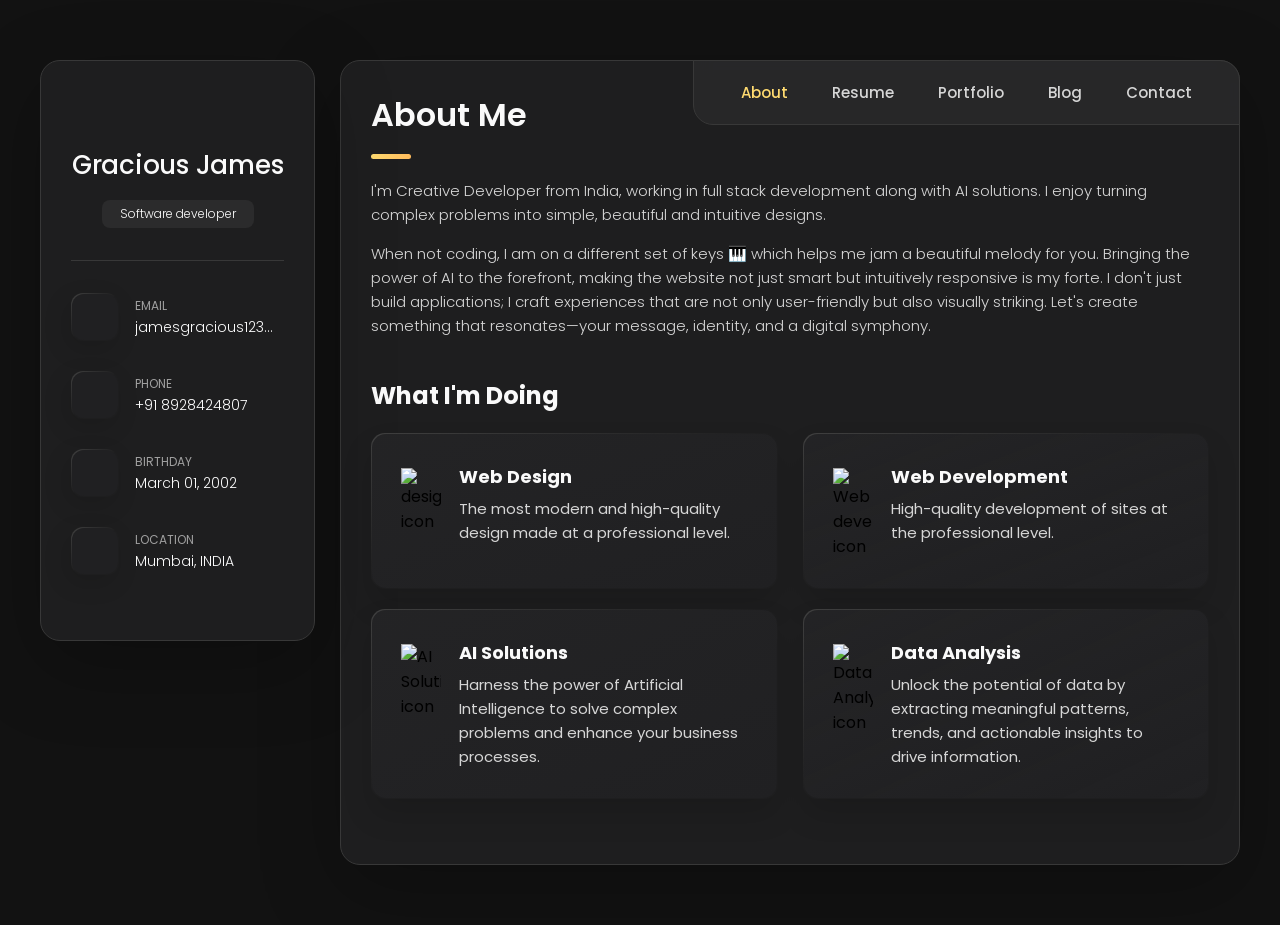
==== index.html @ bec869a7 "first commit" ====
<!DOCTYPE html>
<html lang="en">

<head>
  <meta charset="UTF-8">
  <meta http-equiv="X-UA-Compatible" content="IE=edge">
  <meta name="viewport" content="width=device-width, initial-scale=1.0">
  <title>vCard - Personal Portfolio</title>

  <!--
    - favicon
  -->
  <link rel="shortcut icon" href="./assets/images/logo.ico" type="image/x-icon">

  <!--
    - custom css link
  -->
  <link rel="stylesheet" href="./assets/css/style.css">

  <!--
    - google font link
  -->
  <link rel="preconnect" href="https://fonts.googleapis.com">
  <link rel="preconnect" href="https://fonts.gstatic.com" crossorigin>
  <link href="https://fonts.googleapis.com/css2?family=Poppins:wght@300;400;500;600&display=swap" rel="stylesheet">
</head>

<body>

  <!--
    - #MAIN
  -->

  <main>

    <!--
      - #SIDEBAR
    -->

    <aside class="sidebar" data-sidebar>

      <div class="sidebar-info">

        <figure class="avatar-box">
          <!-- <img src="./assets/images/gracious.jpg" alt="Gracious" width="80"> -->
        </figure>

        <div class="info-content">
          <h1 class="name" title="Gracious James">Gracious James</h1>

          <p class="title">Software developer</p>
        </div>

        <button class="info_more-btn" data-sidebar-btn>
          <span>Show Contacts</span>

          <ion-icon name="chevron-down"></ion-icon>
        </button>

      </div>

      <div class="sidebar-info_more">

        <div class="separator"></div>

        <ul class="contacts-list">

          <li class="contact-item">

            <div class="icon-box">
              <ion-icon name="mail-outline"></ion-icon>
            </div>

            <div class="contact-info">
              <p class="contact-title">Email</p>

              <a href="mailto:jamesgracious123@gmail.com" class="contact-link">jamesgracious123@gmail.com</a>
            </div>

          </li>

          <li class="contact-item">

            <div class="icon-box">
              <ion-icon name="phone-portrait-outline"></ion-icon>
            </div>

            <div class="contact-info">
              <p class="contact-title">Phone</p>

              <a href="tel:+918928424807" class="contact-link">+91 8928424807</a>
            </div>

          </li>

          <li class="contact-item">

            <div class="icon-box">
              <ion-icon name="calendar-outline"></ion-icon>
            </div>

            <div class="contact-info">
              <p class="contact-title">Birthday</p>

              <time datetime="2002-03-01">March 01, 2002</time>
            </div>

          </li>

          <li class="contact-item">

            <div class="icon-box">
              <ion-icon name="location-outline"></ion-icon>
            </div>

            <div class="contact-info">
              <p class="contact-title">Location</p>

              <address>Mumbai, INDIA</address>
            </div>

          </li>

        </ul>

        <div class="separator"></div>

        <ul class="social-list">

          <li class="social-item">
            <a href="#" class="social-link">
              <ion-icon name="logo-facebook"></ion-icon>
            </a>
          </li>

          <li class="social-item">
            <a href="#" class="social-link">
              <ion-icon name="logo-twitter"></ion-icon>
            </a>
          </li>

          <li class="social-item">
            <a href="#" class="social-link">
              <ion-icon name="logo-instagram"></ion-icon>
            </a>
          </li>

        </ul>

      </div>

    </aside>





    <!--
      - #main-content
    -->

    <div class="main-content">

      <!--
        - #NAVBAR
      -->

      <nav class="navbar">

        <ul class="navbar-list">

          <li class="navbar-item">
            <button class="navbar-link  active" data-nav-link>About</button>
          </li>

          <li class="navbar-item">
            <button class="navbar-link" data-nav-link>Resume</button>
          </li>

          <li class="navbar-item">
            <button class="navbar-link" data-nav-link>Portfolio</button>
          </li>

          <li class="navbar-item">
            <button class="navbar-link" data-nav-link>Blog</button>
          </li>

          <li class="navbar-item">
            <button class="navbar-link" data-nav-link>Contact</button>
          </li>

        </ul>

      </nav>





      <!--
        - #ABOUT
      -->

      <article class="about  active" data-page="about">

        <header>
          <h2 class="h2 article-title">About me</h2>
        </header>

        <section class="about-text">
          <p>
            I'm Creative Developer from India, working in full stack development along with AI solutions.
            I enjoy turning complex problems into simple, beautiful and intuitive designs.
          </p>

          <p>
            When not coding, I am on a different set of keys 🎹  which helps me jam a beautiful melody for you.
            Bringing the power of AI to the forefront, making the website not just smart but intuitively responsive is my forte.
            I don't just build applications; I craft experiences that are not only user-friendly but also visually striking.
            Let's create something that resonates—your message, identity, and a digital symphony.
          </p>
        </section>


        <!--
          - service
        -->

        <section class="service">

          <h3 class="h3 service-title">What i'm doing</h3>

          <ul class="service-list">

            <li class="service-item">

              <div class="service-icon-box">
                <img src="./assets/images/icon-design.svg
                " alt="design icon" width="40">
              </div>

              <div class="service-content-box">
                <h4 class="h4 service-item-title">Web design</h4>

                <p class="service-item-text">
                  The most modern and high-quality design made at a professional level.
                </p>
              </div>

            </li>

            <li class="service-item">

              <div class="service-icon-box">
                <img src="./assets/images/icon-dev.svg" alt="Web development icon" width="40">
              </div>

              <div class="service-content-box">
                <h4 class="h4 service-item-title">Web development</h4>

                <p class="service-item-text">
                  High-quality development of sites at the professional level.
                </p>
              </div>


            <li class="service-item">

              <div class="service-icon-box">
                <img src="./assets/images/icon-photo.svg" alt="AI Solutions icon" width="40">
              </div>
            
              <div class="service-content-box">
                <h4 class="h4 service-item-title">AI Solutions</h4>
            
                <p class="service-item-text">
                  Harness the power of Artificial Intelligence to solve complex problems and enhance your business processes.
                </p>
              </div>
            
            </li>
            
            <li class="service-item">
            
              <div class="service-icon-box">
                <img src="./assets/images/icon-photo.svg" alt="Data Analysis icon" width="40">
              </div>
            
              <div class="service-content-box">
                <h4 class="h4 service-item-title">Data Analysis</h4>
            
                <p class="service-item-text">
                  Unlock the potential of data by extracting meaningful patterns, trends, and actionable insights to drive information.
                </p>
              </div>
            
            </li>            

          </ul>

        </section>


        <!--
          - testimonials
        -->

        <!-- <section class="testimonials">

          <h3 class="h3 testimonials-title">Testimonials</h3>

          <ul class="testimonials-list has-scrollbar">

            <li class="testimonials-item">
              <div class="content-card" data-testimonials-item>

                <figure class="testimonials-avatar-box">
                  <img src="./assets/images/avatar-1.png" alt="Daniel lewis" width="60" data-testimonials-avatar>
                </figure>

                <h4 class="h4 testimonials-item-title" data-testimonials-title>Daniel lewis</h4>

                <div class="testimonials-text" data-testimonials-text>
                  <p>
                    Richard was hired to create a corporate identity. We were very pleased with the work done. She has a
                    lot of experience
                    and is very concerned about the needs of client. Lorem ipsum dolor sit amet, ullamcous cididt
                    consectetur adipiscing
                    elit, seds do et eiusmod tempor incididunt ut laborels dolore magnarels alia.
                  </p>
                </div>

              </div>
            </li>

            <li class="testimonials-item">
              <div class="content-card" data-testimonials-item>

                <figure class="testimonials-avatar-box">
                  <img src="./assets/images/avatar-2.png" alt="Jessica miller" width="60" data-testimonials-avatar>
                </figure>

                <h4 class="h4 testimonials-item-title" data-testimonials-title>Jessica miller</h4>

                <div class="testimonials-text" data-testimonials-text>
                  <p>
                    Richard was hired to create a corporate identity. We were very pleased with the work done. She has a
                    lot of experience
                    and is very concerned about the needs of client. Lorem ipsum dolor sit amet, ullamcous cididt
                    consectetur adipiscing
                    elit, seds do et eiusmod tempor incididunt ut laborels dolore magnarels alia.
                  </p>
                </div>

              </div>
            </li>

            <li class="testimonials-item">
              <div class="content-card" data-testimonials-item>

                <figure class="testimonials-avatar-box">
                  <img src="./assets/images/avatar-3.png" alt="Emily evans" width="60" data-testimonials-avatar>
                </figure>

                <h4 class="h4 testimonials-item-title" data-testimonials-title>Emily evans</h4>

                <div class="testimonials-text" data-testimonials-text>
                  <p>
                    Richard was hired to create a corporate identity. We were very pleased with the work done. She has a
                    lot of experience
                    and is very concerned about the needs of client. Lorem ipsum dolor sit amet, ullamcous cididt
                    consectetur adipiscing
                    elit, seds do et eiusmod tempor incididunt ut laborels dolore magnarels alia.
                  </p>
                </div>

              </div>
            </li>

            <li class="testimonials-item">
              <div class="content-card" data-testimonials-item>

                <figure class="testimonials-avatar-box">
                  <img src="./assets/images/avatar-4.png" alt="Henry william" width="60" data-testimonials-avatar>
                </figure>

                <h4 class="h4 testimonials-item-title" data-testimonials-title>Henry william</h4>

                <div class="testimonials-text" data-testimonials-text>
                  <p>
                    Richard was hired to create a corporate identity. We were very pleased with the work done. She has a
                    lot of experience
                    and is very concerned about the needs of client. Lorem ipsum dolor sit amet, ullamcous cididt
                    consectetur adipiscing
                    elit, seds do et eiusmod tempor incididunt ut laborels dolore magnarels alia.
                  </p>
                </div>

              </div>
            </li>

          </ul> -->

        </section>


        <!--
          - testimonials modal
        -->

        <!-- <div class="modal-container" data-modal-container>

          <div class="overlay" data-overlay></div>

          <section class="testimonials-modal">

            <button class="modal-close-btn" data-modal-close-btn>
              <ion-icon name="close-outline"></ion-icon>
            </button>

            <div class="modal-img-wrapper">
              <figure class="modal-avatar-box">
                <img src="./assets/images/avatar-1.png" alt="Daniel lewis" width="80" data-modal-img>
              </figure>

              <img src="./assets/images/icon-quote.svg" alt="quote icon">
            </div>

            <div class="modal-content">

              <h4 class="h3 modal-title" data-modal-title>Daniel lewis</h4>

              <time datetime="2021-06-14">14 June, 2021</time>

              <div data-modal-text>
                <p>
                  Richard was hired to create a corporate identity. We were very pleased with the work done. She has a
                  lot of experience
                  and is very concerned about the needs of client. Lorem ipsum dolor sit amet, ullamcous cididt
                  consectetur adipiscing
                  elit, seds do et eiusmod tempor incididunt ut laborels dolore magnarels alia.
                </p>
              </div>

            </div>

          </section>

        </div> -->


        <!--
          - clients
        -->

        <!-- <section class="clients">

          <h3 class="h3 clients-title">Clients</h3>

          <ul class="clients-list has-scrollbar">

            <li class="clients-item">
              <a href="#">
                <img src="./assets/images/logo-1-color.png" alt="client logo">
              </a>
            </li>

            <li class="clients-item">
              <a href="#">
                <img src="./assets/images/logo-2-color.png" alt="client logo">
              </a>
            </li>

            <li class="clients-item">
              <a href="#">
                <img src="./assets/images/logo-3-color.png" alt="client logo">
              </a>
            </li>

            <li class="clients-item">
              <a href="#">
                <img src="./assets/images/logo-4-color.png" alt="client logo">
              </a>
            </li>

            <li class="clients-item">
              <a href="#">
                <img src="./assets/images/logo-5-color.png" alt="client logo">
              </a>
            </li>

            <li class="clients-item">
              <a href="#">
                <img src="./assets/images/logo-6-color.png" alt="client logo">
              </a>
            </li>

          </ul>

        </section> -->

      </article>





      <!--
        - #RESUME
      -->

      <article class="resume" data-page="resume">

        <header>
          <h2 class="h2 article-title">Resume</h2>
        </header>

        <section class="timeline">

          <div class="title-wrapper">
            <div class="icon-box">
              <ion-icon name="book-outline"></ion-icon>
            </div>

            <h3 class="h3">Education</h3>
          </div>

          <ol class="timeline-list">

            <li class="timeline-item">

              <h4 class="h4 timeline-item-title">University school of the arts</h4>

              <span>2007 — 2008</span>

              <p class="timeline-text">
                Nemo enims ipsam voluptatem, blanditiis praesentium voluptum delenit atque corrupti, quos dolores et
                quas molestias
                exceptur.
              </p>

            </li>

            <li class="timeline-item">

              <h4 class="h4 timeline-item-title">New york academy of art</h4>

              <span>2006 — 2007</span>

              <p class="timeline-text">
                Ratione voluptatem sequi nesciunt, facere quisquams facere menda ossimus, omnis voluptas assumenda est
                omnis..
              </p>

            </li>

            <li class="timeline-item">

              <h4 class="h4 timeline-item-title">High school of art and design</h4>

              <span>2002 — 2004</span>

              <p class="timeline-text">
                Duis aute irure dolor in reprehenderit in voluptate, quila voluptas mag odit aut fugit, sed consequuntur
                magni dolores
                eos.
              </p>

            </li>

          </ol>

        </section>

        <section class="timeline">

          <div class="title-wrapper">
            <div class="icon-box">
              <ion-icon name="book-outline"></ion-icon>
            </div>

            <h3 class="h3">Experience</h3>
          </div>

          <ol class="timeline-list">

            <li class="timeline-item">

              <h4 class="h4 timeline-item-title">Creative director</h4>

              <span>2015 — Present</span>

              <p class="timeline-text">
                Nemo enim ipsam voluptatem blanditiis praesentium voluptum delenit atque corrupti, quos dolores et qvuas
                molestias
                exceptur.
              </p>

            </li>

            <li class="timeline-item">

              <h4 class="h4 timeline-item-title">Art director</h4>

              <span>2013 — 2015</span>

              <p class="timeline-text">
                Nemo enims ipsam voluptatem, blanditiis praesentium voluptum delenit atque corrupti, quos dolores et
                quas molestias
                exceptur.
              </p>

            </li>

            <li class="timeline-item">

              <h4 class="h4 timeline-item-title">Web designer</h4>

              <span>2010 — 2013</span>

              <p class="timeline-text">
                Nemo enims ipsam voluptatem, blanditiis praesentium voluptum delenit atque corrupti, quos dolores et
                quas molestias
                exceptur.
              </p>

            </li>

          </ol>

        </section>

        <section class="skill">

          <h3 class="h3 skills-title">My skills</h3>

          <ul class="skills-list content-card">

            <li class="skills-item">

              <div class="title-wrapper">
                <h5 class="h5">Web design</h5>
                <data value="80">80%</data>
              </div>

              <div class="skill-progress-bg">
                <div class="skill-progress-fill" style="width: 80%;"></div>
              </div>

            </li>

            <li class="skills-item">

              <div class="title-wrapper">
                <h5 class="h5">Graphic design</h5>
                <data value="70">70%</data>
              </div>

              <div class="skill-progress-bg">
                <div class="skill-progress-fill" style="width: 70%;"></div>
              </div>

            </li>

            <li class="skills-item">

              <div class="title-wrapper">
                <h5 class="h5">Branding</h5>
                <data value="90">90%</data>
              </div>

              <div class="skill-progress-bg">
                <div class="skill-progress-fill" style="width: 90%;"></div>
              </div>

            </li>

            <li class="skills-item">

              <div class="title-wrapper">
                <h5 class="h5">WordPress</h5>
                <data value="50">50%</data>
              </div>

              <div class="skill-progress-bg">
                <div class="skill-progress-fill" style="width: 50%;"></div>
              </div>

            </li>

          </ul>

        </section>

      </article>





      <!--
        - #PORTFOLIO
      -->

      <article class="portfolio" data-page="portfolio">

        <header>
          <h2 class="h2 article-title">Portfolio</h2>
        </header>

        <section class="projects">

          <ul class="filter-list">

            <li class="filter-item">
              <button class="active" data-filter-btn>All</button>
            </li>

            <li class="filter-item">
              <button data-filter-btn>Web design</button>
            </li>

            <li class="filter-item">
              <button data-filter-btn>Applications</button>
            </li>

            <li class="filter-item">
              <button data-filter-btn>Web development</button>
            </li>

          </ul>

          <div class="filter-select-box">

            <button class="filter-select" data-select>

              <div class="select-value" data-selecct-value>Select category</div>

              <div class="select-icon">
                <ion-icon name="chevron-down"></ion-icon>
              </div>

            </button>

            <ul class="select-list">

              <li class="select-item">
                <button data-select-item>All</button>
              </li>

              <li class="select-item">
                <button data-select-item>Web design</button>
              </li>

              <li class="select-item">
                <button data-select-item>Applications</button>
              </li>

              <li class="select-item">
                <button data-select-item>Web development</button>
              </li>

            </ul>

          </div>

          <ul class="project-list">

            <li class="project-item  active" data-filter-item data-category="web development">
              <a href="#">

                <figure class="project-img">
                  <div class="project-item-icon-box">
                    <ion-icon name="eye-outline"></ion-icon>
                  </div>

                  <img src="./assets/images/project-1.jpg" alt="finance" loading="lazy">
                </figure>

                <h3 class="project-title">Finance</h3>

                <p class="project-category">Web development</p>

              </a>
            </li>

            <li class="project-item  active" data-filter-item data-category="web development">
              <a href="#">

                <figure class="project-img">
                  <div class="project-item-icon-box">
                    <ion-icon name="eye-outline"></ion-icon>
                  </div>

                  <img src="./assets/images/project-2.png" alt="orizon" loading="lazy">
                </figure>

                <h3 class="project-title">Orizon</h3>

                <p class="project-category">Web development</p>

              </a>
            </li>

            <li class="project-item  active" data-filter-item data-category="web design">
              <a href="#">

                <figure class="project-img">
                  <div class="project-item-icon-box">
                    <ion-icon name="eye-outline"></ion-icon>
                  </div>

                  <img src="./assets/images/project-3.jpg" alt="fundo" loading="lazy">
                </figure>

                <h3 class="project-title">Fundo</h3>

                <p class="project-category">Web design</p>

              </a>
            </li>

            <li class="project-item  active" data-filter-item data-category="applications">
              <a href="#">

                <figure class="project-img">
                  <div class="project-item-icon-box">
                    <ion-icon name="eye-outline"></ion-icon>
                  </div>

                  <img src="./assets/images/project-4.png" alt="brawlhalla" loading="lazy">
                </figure>

                <h3 class="project-title">Brawlhalla</h3>

                <p class="project-category">Applications</p>

              </a>
            </li>

            <li class="project-item  active" data-filter-item data-category="web design">
              <a href="#">

                <figure class="project-img">
                  <div class="project-item-icon-box">
                    <ion-icon name="eye-outline"></ion-icon>
                  </div>

                  <img src="./assets/images/project-5.png" alt="dsm." loading="lazy">
                </figure>

                <h3 class="project-title">DSM.</h3>

                <p class="project-category">Web design</p>

              </a>
            </li>

            <li class="project-item  active" data-filter-item data-category="web design">
              <a href="#">

                <figure class="project-img">
                  <div class="project-item-icon-box">
                    <ion-icon name="eye-outline"></ion-icon>
                  </div>

                  <img src="./assets/images/project-6.png" alt="metaspark" loading="lazy">
                </figure>

                <h3 class="project-title">MetaSpark</h3>

                <p class="project-category">Web design</p>

              </a>
            </li>

            <li class="project-item  active" data-filter-item data-category="web development">
              <a href="#">

                <figure class="project-img">
                  <div class="project-item-icon-box">
                    <ion-icon name="eye-outline"></ion-icon>
                  </div>

                  <img src="./assets/images/project-7.png" alt="summary" loading="lazy">
                </figure>

                <h3 class="project-title">Summary</h3>

                <p class="project-category">Web development</p>

              </a>
            </li>

            <li class="project-item  active" data-filter-item data-category="applications">
              <a href="#">

                <figure class="project-img">
                  <div class="project-item-icon-box">
                    <ion-icon name="eye-outline"></ion-icon>
                  </div>

                  <img src="./assets/images/project-8.jpg" alt="task manager" loading="lazy">
                </figure>

                <h3 class="project-title">Task Manager</h3>

                <p class="project-category">Applications</p>

              </a>
            </li>

            <li class="project-item  active" data-filter-item data-category="web development">
              <a href="#">

                <figure class="project-img">
                  <div class="project-item-icon-box">
                    <ion-icon name="eye-outline"></ion-icon>
                  </div>

                  <img src="./assets/images/project-9.png" alt="arrival" loading="lazy">
                </figure>

                <h3 class="project-title">Arrival</h3>

                <p class="project-category">Web development</p>

              </a>
            </li>

          </ul>

        </section>

      </article>





      <!--
        - #BLOG
      -->

      <article class="blog" data-page="blog">

        <header>
          <h2 class="h2 article-title">Blog</h2>
        </header>

        <section class="blog-posts">

          <h3 class="blog-text">Will be Updating soon..</h3>
          <!-- <ul class="blog-posts-list">

            <li class="blog-post-item">
              <a href="#">

                <figure class="blog-banner-box">
                  <img src="./assets/images/blog-1.jpg" alt="Design conferences in 2022" loading="lazy">
                </figure>

                <div class="blog-content">

                  <div class="blog-meta">
                    <p class="blog-category">Design</p>

                    <span class="dot"></span>

                    <time datetime="2022-02-23">Fab 23, 2022</time>
                  </div>

                  <h3 class="h3 blog-item-title">Design conferences in 2022</h3>

                  <p class="blog-text">
                    Veritatis et quasi architecto beatae vitae dicta sunt, explicabo.
                  </p>

                </div>

              </a>
            </li>

          </ul> -->

        </section>

      </article>





      <!--
        - #CONTACT
      -->

      <article class="contact" data-page="contact">

        <header>
          <h2 class="h2 article-title">Contact</h2>
        </header>

        <section class="mapbox" data-mapbox>
          <figure>
            <iframe
              src="https://www.google.com/maps/embed?pb=!1m18!1m12!1m3!1d199666.5651251294!2d-121.58334177520186!3d38.56165006739519!2m3!1f0!2f0!3f0!3m2!1i1024!2i768!4f13.1!3m3!1m2!1s0x809ac672b28397f9%3A0x921f6aaa74197fdb!2sSacramento%2C%20CA%2C%20USA!5e0!3m2!1sen!2sbd!4v1647608789441!5m2!1sen!2sbd"
              width="400" height="300" loading="lazy"></iframe>
          </figure>
        </section>

        <section class="contact-form">

          <h3 class="h3 form-title">Contact Form</h3>

          <form action="#" class="form" data-form>

            <div class="input-wrapper">
              <input type="text" name="fullname" class="form-input" placeholder="Full name" required data-form-input>

              <input type="email" name="email" class="form-input" placeholder="Email address" required data-form-input>
            </div>

            <textarea name="message" class="form-input" placeholder="Your Message" required data-form-input></textarea>

            <button class="form-btn" type="submit" disabled data-form-btn>
              <ion-icon name="paper-plane"></ion-icon>
              <span>Send Message</span>
            </button>

          </form>

        </section>

      </article>

    </div>

  </main>






  <!--
    - custom js link
  -->
  <script src="./assets/js/script.js"></script>

  <!--
    - ionicon link
  -->
  <script type="module" src="https://unpkg.com/ionicons@5.5.2/dist/ionicons/ionicons.esm.js"></script>
  <script nomodule src="https://unpkg.com/ionicons@5.5.2/dist/ionicons/ionicons.js"></script>

</body>

</html>
---- assets/css/style.css ----
/*-----------------------------------*\
  #style.css
\*-----------------------------------*/


/**
 * copyright 2022 @codewithsadee
 */





/*-----------------------------------*\
  #CUSTOM PROPERTY
\*-----------------------------------*/

:root {

  /**
   * colors
   */

  /* gradient */

  --bg-gradient-onyx: linear-gradient(
    to bottom right, 
    hsl(240, 1%, 25%) 3%, 
    hsl(0, 0%, 19%) 97%
  );
  --bg-gradient-jet: linear-gradient(
    to bottom right, 
    hsla(240, 1%, 18%, 0.251) 0%, 
    hsla(240, 2%, 11%, 0) 100%
  ), hsl(240, 2%, 13%);
  --bg-gradient-yellow-1: linear-gradient(
    to bottom right, 
    hsl(45, 100%, 71%) 0%, 
    hsla(36, 100%, 69%, 0) 50%
  );
  --bg-gradient-yellow-2: linear-gradient(
    135deg, 
    hsla(45, 100%, 71%, 0.251) 0%, 
    hsla(35, 100%, 68%, 0) 59.86%
  ), hsl(240, 2%, 13%);
  --border-gradient-onyx: linear-gradient(
    to bottom right, 
    hsl(0, 0%, 25%) 0%, 
    hsla(0, 0%, 25%, 0) 50%
  );
  --text-gradient-yellow: linear-gradient(
    to right, 
    hsl(45, 100%, 72%), 
    hsl(35, 100%, 68%)
  );

  /* solid */

  --jet: hsl(0, 0%, 22%);
  --onyx: hsl(240, 1%, 17%);
  --eerie-black-1: hsl(240, 2%, 13%);
  --eerie-black-2: hsl(240, 2%, 12%);
  --smoky-black: hsl(0, 0%, 7%);
  --white-1: hsl(0, 0%, 100%);
  --white-2: hsl(0, 0%, 98%);
  --orange-yellow-crayola: hsl(45, 100%, 72%);
  --vegas-gold: hsl(45, 54%, 58%);
  --light-gray: hsl(0, 0%, 84%);
  --light-gray-70: hsla(0, 0%, 84%, 0.7);
  --bittersweet-shimmer: hsl(0, 43%, 51%);

  /**
   * typography
   */

  /* font-family */
  --ff-poppins: 'Poppins', sans-serif;

  /* font-size */
  --fs-1: 24px;
  --fs-2: 18px;
  --fs-3: 17px;
  --fs-4: 16px;
  --fs-5: 15px;
  --fs-6: 14px;
  --fs-7: 13px;
  --fs-8: 11px;

  /* font-weight */
  --fw-300: 300;
  --fw-400: 400;
  --fw-500: 500;
  --fw-600: 600;

  /**
   * shadow
   */
  
  --shadow-1: -4px 8px 24px hsla(0, 0%, 0%, 0.25);
  --shadow-2: 0 16px 30px hsla(0, 0%, 0%, 0.25);
  --shadow-3: 0 16px 40px hsla(0, 0%, 0%, 0.25);
  --shadow-4: 0 25px 50px hsla(0, 0%, 0%, 0.15);
  --shadow-5: 0 24px 80px hsla(0, 0%, 0%, 0.25);

  /**
   * transition
   */

  --transition-1: 0.25s ease;
  --transition-2: 0.5s ease-in-out;

}





/*-----------------------------------*\
  #RESET
\*-----------------------------------*/

*, *::before, *::after {
  margin: 0;
  padding: 0;
  box-sizing: border-box;
}

a { text-decoration: none; }

li { list-style: none; }

img, ion-icon, a, button, time, span { display: block; }

button {
  font: inherit;
  background: none;
  border: none;
  text-align: left;
  cursor: pointer;
}

input, textarea {
  display: block;
  width: 100%;
  background: none;
  font: inherit;
}

::selection {
  background: var(--orange-yellow-crayola);
  color: var(--smoky-black);
}

:focus { outline-color: var(--orange-yellow-crayola); }

html { font-family: var(--ff-poppins); }

body { 
  background: var(--smoky-black);
}





/*-----------------------------------*\
  #REUSED STYLE
\*-----------------------------------*/

.sidebar,
article {
  background: var(--eerie-black-2);
  border: 1px solid var(--jet);
  border-radius: 20px;
  padding: 15px;
  box-shadow: var(--shadow-1);
  z-index: 1;
}

.separator {
  width: 100%;
  height: 1px;
  background: var(--jet);
  margin: 16px 0;
}

.icon-box {
  position: relative;
  background: var(--border-gradient-onyx);
  width: 30px;
  height: 30px;
  border-radius: 8px;
  display: flex;
  justify-content: center;
  align-items: center;
  font-size: 16px;
  color: var(--orange-yellow-crayola);
  box-shadow: var(--shadow-1);
  z-index: 1;
}

.icon-box::before {
  content: "";
  position: absolute;
  inset: 1px;
  background: var(--eerie-black-1);
  border-radius: inherit;
  z-index: -1;
}

.icon-box ion-icon { --ionicon-stroke-width: 35px; }

article { display: none; }

article.active {
  display: block;
  animation: fade 0.5s ease backwards;
}

@keyframes fade {
  0% { opacity: 0; }
  100% { opacity: 1; }
}

.h2,
.h3,
.h4,
.h5 {
  color: var(--white-2);
  text-transform: capitalize;
}

.h2 { font-size: var(--fs-1); }

.h3 { font-size: var(--fs-2); }

.h4 { font-size: var(--fs-4); }

.h5 {
  font-size: var(--fs-7);
  font-weight: var(--fw-500);
}

.article-title {
  position: relative;
  padding-bottom: 7px;
}

.article-title::after {
  content: "";
  position: absolute;
  bottom: 0;
  left: 0;
  width: 30px;
  height: 3px;
  background: var(--text-gradient-yellow);
  border-radius: 3px;
}

.has-scrollbar::-webkit-scrollbar {
  width: 5px; /* for vertical scrollbar */
  height: 5px; /* for horizontal scrollbar */
}

.has-scrollbar::-webkit-scrollbar-track {
  background: var(--onyx);
  border-radius: 5px;
}

.has-scrollbar::-webkit-scrollbar-thumb {
  background: var(--orange-yellow-crayola);
  border-radius: 5px;
}

.has-scrollbar::-webkit-scrollbar-button { width: 20px; }

.content-card {
  position: relative;
  background: var(--border-gradient-onyx);
  padding: 15px;
  padding-top: 45px;
  border-radius: 14px;
  box-shadow: var(--shadow-2);
  cursor: pointer;
  z-index: 1;
}

/* .content-card:hover {
  transform: scale(1.05);
  box-shadow: var(--shadow-3);
} */


.content-card::before {
  content: "";
  position: absolute;
  inset: 1px;
  background: var(--bg-gradient-jet);
  border-radius: inherit;
  z-index: -1;
}





/*-----------------------------------*\
  #MAIN
\*-----------------------------------*/

main {
  margin: 15px 12px;
  margin-bottom: 75px;
  min-width: 259px;
}





/*-----------------------------------*\
  #SIDEBAR
\*-----------------------------------*/

.sidebar {
  margin-bottom: 15px;
  max-height: 112px;
  overflow: hidden;
  transition: var(--transition-2);
}

.sidebar.active { max-height: 405px; }

.sidebar-info {
  position: relative;
  display: flex;
  justify-content: flex-start;
  align-items: center;
  gap: 15px;
}

.avatar-box {
  background: var(--bg-gradient-onyx);
  border-radius: 20px;
}

.info-content .name {
  color: var(--white-2);
  font-size: var(--fs-3);
  font-weight: var(--fw-500);
  letter-spacing: -0.25px;
  margin-bottom: 10px;
}

.info-content .title {
  color: var(--white-1);
  background: var(--onyx);
  font-size: var(--fs-8);
  font-weight: var(--fw-300);
  width: max-content;
  padding: 3px 12px;
  border-radius: 8px;
}

.info_more-btn {
  position: absolute;
  top: -15px;
  right: -15px;
  border-radius: 0 15px;
  font-size: 13px;
  color: var(--orange-yellow-crayola);
  background: var(--border-gradient-onyx);
  padding: 10px;
  box-shadow: var(--shadow-2);
  transition: var(--transition-1);
  z-index: 1;
}

.info_more-btn::before {
  content: "";
  position: absolute;
  inset: 1px;
  border-radius: inherit;
  background: var(--bg-gradient-jet);
  transition: var(--transition-1);
  z-index: -1;
}

.info_more-btn:hover,
.info_more-btn:focus { background: var(--bg-gradient-yellow-1); }

.info_more-btn:hover::before,
.info_more-btn:focus::before { background: var(--bg-gradient-yellow-2); }

.info_more-btn span { display: none; }

.sidebar-info_more {
  opacity: 0;
  visibility: hidden;
  transition: var(--transition-2);
}

.sidebar.active .sidebar-info_more {
  opacity: 1;
  visibility: visible;
}

.contacts-list {
  display: grid;
  grid-template-columns: 1fr;
  gap: 16px;
}

.contact-item {
  min-width: 100%;
  display: flex;
  align-items: center;
  gap: 16px;
}

.contact-info {
  max-width: calc(100% - 46px);
  width: calc(100% - 46px);
}

.contact-title {
  color: var(--light-gray-70);
  font-size: var(--fs-8);
  text-transform: uppercase;
  margin-bottom: 2px;
}

.contact-info :is(.contact-link, time, address) {
  color: var(--white-2);
  font-size: var(--fs-7);
}

.contact-info address { font-style: normal; }

.social-list {
  display: flex;
  justify-content: flex-start;
  align-items: center;
  gap: 15px;
  padding-bottom: 4px;
  padding-left: 7px;
}

.social-item .social-link {
  color: var(--light-gray-70);
  font-size: 18px;
}


.social-item .social-link:hover { color: var(--light-gray); }





/*-----------------------------------*\
  #NAVBAR
\*-----------------------------------*/

.navbar {
  position: fixed;
  bottom: 0;
  left: 0;
  width: 100%;
  background: hsla(240, 1%, 17%, 0.75);
  backdrop-filter: blur(10px);
  border: 1px solid var(--jet);
  border-radius: 12px 12px 0 0;
  box-shadow: var(--shadow-2);
  z-index: 5;
}

.navbar-list {
  display: flex;
  flex-wrap: wrap;
  justify-content: center;
  align-items: center;
  padding: 0 10px;
}

.navbar-link {
  color: var(--light-gray);
  font-size: var(--fs-8);
  padding: 20px 7px;
  transition: color var(--transition-1);
}

.navbar-link:hover,
.navbar-link:focus { color: var(--light-gray-70); }

.navbar-link.active { color: var(--orange-yellow-crayola); }





/*-----------------------------------*\
  #ABOUT
\*-----------------------------------*/

.about .article-title { margin-bottom: 15px; }

.about-text {
  color: var(--light-gray);
  font-size: var(--fs-6);
  font-weight: var(--fw-300);
  line-height: 1.6;
}

.about-text p { margin-bottom: 15px; }



/**
 * #service 
 */

.service { margin-bottom: 35px; }

.service-title { margin-bottom: 20px; }

.service-list {
  display: grid;
  grid-template-columns: 1fr;
  gap: 20px;
}

.service-item {
  position: relative;
  background: var(--border-gradient-onyx);
  padding: 20px;
  border-radius: 14px;
  box-shadow: var(--shadow-2);
  z-index: 1;
}

.service-item::before {
  content: "";
  position: absolute;
  inset: 1px;
  background: var(--bg-gradient-jet);
  border-radius: inherit;
  z-index: -1;
}

.service-icon-box { margin-bottom: 10px; }

.service-icon-box img { margin: auto; }

.service-content-box { text-align: center; }

.service-item-title { margin-bottom: 7px; }

.service-item-text {
  color: var(--light-gray);
  font-size: var(--fs-6);
  font-weight: var(--fw-3);
  line-height: 1.6;
}


/**
 * #testimonials 
 */

.testimonials { margin-bottom: 30px; }

.testimonials-title { margin-bottom: 20px; }

.testimonials-list {
  display: flex;
  justify-content: flex-start;
  align-items: flex-start;
  gap: 15px;
  margin: 0 -15px;
  padding: 25px 15px;
  padding-bottom: 35px;
  overflow-x: auto;
  scroll-behavior: smooth;
  overscroll-behavior-inline: contain;
  scroll-snap-type: inline mandatory;
}

.testimonials-item {
  min-width: 100%;
  scroll-snap-align: center;
}

.testimonials-avatar-box {
  position: absolute;
  top: 0;
  left: 0;
  transform: translate(15px, -25px);
  background: var(--bg-gradient-onyx);
  border-radius: 14px;
  box-shadow: var(--shadow-1);
}

.testimonials-item-title { margin-bottom: 7px; }

.testimonials-text {
  color: var(--light-gray);
  font-size: var(--fs-6);
  font-weight: var(--fw-300);
  line-height: 1.6;
  display: -webkit-box;
  line-clamp: 4;
  -webkit-line-clamp: 4;
  -webkit-box-orient: vertical;
  overflow: hidden;
}


/**
 * #testimonials-modal
 */

.modal-container {
  position: fixed;
  top: 0;
  left: 0;
  width: 100%;
  height: 100%;
  display: flex;
  justify-content: center;
  align-items: center;
  overflow-y: auto;
  overscroll-behavior: contain;
  z-index: 20;
  pointer-events: none;
  visibility: hidden;
}

.modal-container::-webkit-scrollbar { display: none; }

.modal-container.active {
  pointer-events: all;
  visibility: visible;
}

.overlay {
  position: fixed;
  top: 0;
  left: 0;
  width: 100%;
  height: 100vh;
  background: hsl(0, 0%, 5%);
  opacity: 0;
  visibility: hidden;
  pointer-events: none;
  z-index: 1;
  transition: var(--transition-1);
}

.overlay.active {
  opacity: 0.8;
  visibility: visible;
  pointer-events: all;
}

.testimonials-modal {
  background: var(--eerie-black-2);
  position: relative;
  padding: 15px;
  margin: 15px 12px;
  border: 1px solid var(--jet);
  border-radius: 14px;
  box-shadow: var(--shadow-5);
  transform: scale(1.2);
  opacity: 0;
  transition: var(--transition-1);
  z-index: 2;
}

.modal-container.active .testimonials-modal {
  transform: scale(1);
  opacity: 1;
}

.modal-close-btn {
  position: absolute;
  top: 15px;
  right: 15px;
  background: var(--onyx);
  border-radius: 8px;
  width: 32px;
  height: 32px;
  display: flex;
  justify-content: center;
  align-items: center;
  color: var(--white-2);
  font-size: 18px;
  opacity: 0.7;
}

.modal-close-btn:hover,
.modal-close-btn:focus { opacity: 1; }

.modal-close-btn ion-icon { --ionicon-stroke-width: 50px; }

.modal-avatar-box {
  background: var(--bg-gradient-onyx);
  width: max-content;
  border-radius: 14px;
  margin-bottom: 15px;
  box-shadow: var(--shadow-2);
}

.modal-img-wrapper > img { display: none; }

.modal-title { margin-bottom: 4px; }

.modal-content time {
  font-size: var(--fs-6);
  color: var(--light-gray-70);
  font-weight: var(--fw-300);
  margin-bottom: 10px;
}

.modal-content p {
  color: var(--light-gray);
  font-size: var(--fs-6);
  font-weight: var(--fw-300);
  line-height: 1.6;
}


/**
 * #clients 
 */

.clients { margin-bottom: 15px; }

.clients-list {
  display: flex;
  justify-content: flex-start;
  align-items: flex-start;
  gap: 15px;
  margin: 0 -15px;
  padding: 25px;
  padding-bottom: 25px;
  overflow-x: auto;
  scroll-behavior: smooth;
  overscroll-behavior-inline: contain;
  scroll-snap-type: inline mandatory;
  scroll-padding-inline: 25px;
}

.clients-item {
  min-width: 50%;
  scroll-snap-align: start;
}

.clients-item img {
  width: 100%;
  filter: grayscale(1);
  transition: var(--transition-1);
}

.clients-item img:hover { filter: grayscale(0); }





/*-----------------------------------*\
  #RESUME
\*-----------------------------------*/

.article-title { margin-bottom: 30px; }


/**
 * education and experience 
 */

.timeline { margin-bottom: 30px; }

.timeline .title-wrapper {
  display: flex;
  align-items: center;
  gap: 15px;
  margin-bottom: 25px;
}

.timeline-list {
  font-size: var(--fs-6);
  margin-left: 45px;
}

.timeline-item { position: relative; }

.timeline-item:not(:last-child) { margin-bottom: 20px; }

.timeline-item-title {
  font-size: var(--fs-6);
  line-height: 1.3;
  margin-bottom: 7px;
}

.timeline-list span {
  color: var(--vegas-gold);
  font-weight: var(--fw-400);
  line-height: 1.6;
}

.timeline-item:not(:last-child)::before {
  content: "";
  position: absolute;
  top: -25px;
  left: -30px;
  width: 1px;
  height: calc(100% + 50px);
  background: var(--jet);
}

.timeline-item::after {
  content: "";
  position: absolute;
  top: 5px;
  left: -33px;
  height: 6px;
  width: 6px;
  background: var(--text-gradient-yellow);
  border-radius: 50%;
  box-shadow: 0 0 0 4px var(--jet);
}

.timeline-text {
  color: var(--light-gray);
  font-weight: var(--fw-300);
  line-height: 1.6;
}


/**
 * skills 
 */

.skills-title { margin-bottom: 20px; }

.skills-list { padding: 20px; }


.skills-item:not(:last-child) { margin-bottom: 15px; }

.skill .title-wrapper {
  display: flex;
  align-items: center;
  gap: 5px;
  margin-bottom: 8px;
}

.skill .title-wrapper data {
  color: var(--light-gray);
  font-size: var(--fs-7);
  font-weight: var(--fw-300);
}

.skill-progress-bg {
  background: var(--jet);
  width: 100%;
  height: 8px;
  border-radius: 10px;
}

.skill-progress-fill {
  background: var(--text-gradient-yellow);
  height: 100%;
  border-radius: inherit;
}





/*-----------------------------------*\
  #PORTFOLIO
\*-----------------------------------*/

.filter-list { display: none; }

.filter-select-box {
  position: relative;
  margin-bottom: 25px;
}

.filter-select {
  background: var(--eerie-black-2);
  color: var(--light-gray);
  display: flex;
  justify-content: space-between;
  align-items: center;
  width: 100%;
  padding: 12px 16px;
  border: 1px solid var(--jet);
  border-radius: 14px;
  font-size: var(--fs-6);
  font-weight: var(--fw-300);
}

.filter-select.active .select-icon { transform: rotate(0.5turn); }

.select-list {
  background: var(--eerie-black-2);
  position: absolute;
  top: calc(100% + 6px);
  width: 100%;
  padding: 6px;
  border: 1px solid var(--jet);
  border-radius: 14px;
  z-index: 2;
  opacity: 0;
  visibility: hidden;
  pointer-events: none;
  transition: 0.15s ease-in-out;
}

.filter-select.active + .select-list {
  opacity: 1;
  visibility: visible;
  pointer-events: all;
}

.select-item button {
  background: var(--eerie-black-2);
  color: var(--light-gray);
  font-size: var(--fs-6);
  font-weight: var(--fw-300);
  text-transform: capitalize;
  width: 100%;
  padding: 8px 10px;
  border-radius: 8px;
}

.select-item button:hover { --eerie-black-2: hsl(240, 2%, 20%); }

.project-list {
  display: grid;
  grid-template-columns: 1fr;
  gap: 30px;
  margin-bottom: 10px;
}

.project-item { display: none; }

.project-item.active {
  display: block;
  animation: scaleUp 0.25s ease forwards;
}

@keyframes scaleUp {
  0% { transform: scale(0.5); }
  100% { transform: scale(1); }
}

.project-item > a { width: 100%; }

.project-img {
  position: relative;
  width: 100%;
  height: 200px;
  border-radius: 16px;
  overflow: hidden;
  margin-bottom: 15px;
}

.project-img::before {
  content: "";
  position: absolute;
  top: 0;
  left: 0;
  width: 100%;
  height: 100%;
  background: transparent;
  z-index: 1;
  transition: var(--transition-1);
}

.project-item > a:hover .project-img::before { background: hsla(0, 0%, 0%, 0.5); }

.project-item-icon-box {
  --scale: 0.8;

  background: var(--jet);
  color: var(--orange-yellow-crayola);
  position: absolute;
  top: 50%;
  left: 50%;
  transform: translate(-50%, -50%) scale(var(--scale));
  font-size: 20px;
  padding: 18px;
  border-radius: 12px;
  opacity: 0;
  z-index: 1;
  transition: var(--transition-1);
}

.project-item > a:hover .project-item-icon-box {
  --scale: 1;
  opacity: 1;
}

.project-item-icon-box ion-icon { --ionicon-stroke-width: 50px; }

.project-img img {
  width: 100%;
  height: 100%;
  object-fit: cover;
  transition: var(--transition-1);
}

.project-item > a:hover img { transform: scale(1.1); }

.project-title,
.project-category { margin-left: 10px; }

.project-title {
  color: var(--white-2);
  font-size: var(--fs-5);
  font-weight: var(--fw-400);
  text-transform: capitalize;
  line-height: 1.3;
}

.project-category {
  color: var(--light-gray-70);
  font-size: var(--fs-6);
  font-weight: var(--fw-300);
}





/*-----------------------------------*\
  #BLOG
\*-----------------------------------*/

.blog-posts { margin-bottom: 10px; }

.blog-posts-list {
  display: grid;
  grid-template-columns: 1fr;
  gap: 20px;
}

.blog-post-item > a {
  position: relative;
  background: var(--border-gradient-onyx);
  height: 100%;
  box-shadow: var(--shadow-4);
  border-radius: 16px;
  z-index: 1;
}

.blog-post-item > a::before {
  content: "";
  position: absolute;
  inset: 1px;
  border-radius: inherit;
  background: var(--eerie-black-1);
  z-index: -1;
}

.blog-banner-box {
  width: 100%;
  height: 200px;
  border-radius: 12px;
  overflow: hidden;
}

.blog-banner-box img {
  width: 100%;
  height: 100%;
  object-fit: cover;
  transition: var(--transition-1);
}

.blog-post-item > a:hover .blog-banner-box img { transform: scale(1.1); }

.blog-content { padding: 15px; }

.blog-meta {
  display: flex;
  justify-content: flex-start;
  align-items: center;
  gap: 7px;
  margin-bottom: 10px;
}

.blog-meta :is(.blog-category, time) {
  color: var(--light-gray-70);
  font-size: var(--fs-6);
  font-weight: var(--fw-300);
}

.blog-meta .dot {
  background: var(--light-gray-70);
  width: 4px;
  height: 4px;
  border-radius: 4px;
}

.blog-item-title {
  margin-bottom: 10px;
  line-height: 1.3;
  transition: var(--transition-1);
}

.blog-post-item > a:hover .blog-item-title { color: var(--orange-yellow-crayola); }

.blog-text {
  color: var(--light-gray);
  font-size: var(--fs-6);
  font-weight: var(--fw-300);
  line-height: 1.6;
}





/*-----------------------------------*\
  #CONTACT
\*-----------------------------------*/

.mapbox {
  position: relative;
  height: 250px;
  width: 100%;
  border-radius: 16px;
  margin-bottom: 30px;
  border: 1px solid var(--jet);
  overflow: hidden;
}

.mapbox figure { height: 100%; }

.mapbox iframe {
  width: 100%;
  height: 100%;
  border: none;
  filter: grayscale(1) invert(1);
}

.contact-form { margin-bottom: 10px; }

.form-title { margin-bottom: 20px; }

.input-wrapper {
  display: grid;
  grid-template-columns: 1fr;
  gap: 25px;
  margin-bottom: 25px;
}

.form-input {
  color: var(--white-2);
  font-size: var(--fs-6);
  font-weight: var(--fw-400);
  padding: 13px 20px;
  border: 1px solid var(--jet);
  border-radius: 14px;
  outline: none;
}

.form-input::placeholder { font-weight: var(--fw-500); }

.form-input:focus { border-color: var(--orange-yellow-crayola); }

textarea.form-input {
  min-height: 100px;
  height: 120px;
  max-height: 200px;
  resize: vertical;
  margin-bottom: 25px;
}

textarea.form-input::-webkit-resizer { display: none; }

.form-input:focus:invalid { border-color: var(--bittersweet-shimmer); }

.form-btn {
  position: relative;
  width: 100%;
  background: var(--border-gradient-onyx);
  color: var(--orange-yellow-crayola);
  display: flex;
  justify-content: center;
  align-items: center;
  gap: 10px;
  padding: 13px 20px;
  border-radius: 14px;
  font-size: var(--fs-6);
  text-transform: capitalize;
  box-shadow: var(--shadow-3);
  z-index: 1;
  transition: var(--transition-1);
}

.form-btn::before {
  content: "";
  position: absolute;
  inset: 1px;
  background: var(--bg-gradient-jet);
  border-radius: inherit;
  z-index: -1;
  transition: var(--transition-1);
}

.form-btn ion-icon { font-size: 16px; }

.form-btn:hover { background: var(--bg-gradient-yellow-1); }

.form-btn:hover::before { background: var(--bg-gradient-yellow-2); }

.form-btn:disabled {
  opacity: 0.7;
  cursor: not-allowed;
}

.form-btn:disabled:hover { background: var(--border-gradient-onyx); }

.form-btn:disabled:hover::before { background: var(--bg-gradient-jet); }





/*-----------------------------------*\
  #RESPONSIVE
\*-----------------------------------*/

/**
 * responsive larger than 450px screen
 */

@media (min-width: 450px) {

  /**
   * client
   */

  .clients-item { min-width: calc(33.33% - 10px); }



  /**
   * #PORTFOLIO, BLOG 
   */

  .project-img,
  .blog-banner-box { height: auto; }

}





/**
 * responsive larger than 580px screen
 */

@media (min-width: 580px) {

  /**
   * CUSTOM PROPERTY
   */

  :root {

    /**
     * typography
     */

    --fs-1: 32px;
    --fs-2: 24px;
    --fs-3: 26px;
    --fs-4: 18px;
    --fs-6: 15px;
    --fs-7: 15px;
    --fs-8: 12px;

  }



  /**
   * #REUSED STYLE
   */

  .sidebar, article {
    width: 520px;
    margin-inline: auto;
    padding: 30px;
  }

  .article-title {
    font-weight: var(--fw-600);
    padding-bottom: 15px;
  }

  .article-title::after {
    width: 40px;
    height: 5px;
  }

  .icon-box {
    width: 48px;
    height: 48px;
    border-radius: 12px;
    font-size: 18px;
  }



  /**
   * #MAIN
   */

  main {
    margin-top: 60px;
    margin-bottom: 100px;
  }



  /**
   * #SIDEBAR
   */

  .sidebar {
    max-height: 180px;
    margin-bottom: 30px;
  }

  .sidebar.active { max-height: 584px; }

  .sidebar-info { gap: 25px; }

  .avatar-box { border-radius: 30px; }

  .avatar-box img { width: 120px; }

  .info-content .name { margin-bottom: 15px; }

  .info-content .title { padding: 5px 18px; }

  .info_more-btn {
    top: -30px;
    right: -30px;
    padding: 10px 15px;
  }

  .info_more-btn span {
    display: block;
    font-size: var(--fs-8);
  }

  .info_more-btn ion-icon { display: none; }

  .separator { margin: 32px 0; }

  .contacts-list { gap: 20px; }

  .contact-info {
    max-width: calc(100% - 64px);
    width: calc(100% - 64px);
  }



  /**
   * #NAVBAR
   */

  .navbar { border-radius: 20px 20px 0 0; }

  .navbar-list { gap: 20px; }

  .navbar-link { --fs-8: 14px; }



  /**
   * #ABOUT
   */

  .about .article-title { margin-bottom: 20px; }

  .about-text { margin-bottom: 40px; }

  /* service */

  .service-item {
    display: flex;
    justify-content: flex-start;
    align-items: flex-start;
    gap: 18px;
    padding: 30px;
  }

  .service-icon-box {
    margin-bottom: 0;
    margin-top: 5px;
  }

  .service-content-box { text-align: left; }

  /* testimonials */

  .testimonials-title { margin-bottom: 25px; }

  .testimonials-list {
    gap: 30px;
    margin: 0 -30px;
    padding: 30px;
    padding-bottom: 35px;
  }

  .content-card {
    padding: 30px;
    padding-top: 25px;
  }

  .testimonials-avatar-box {
    transform: translate(30px, -30px);
    border-radius: 20px;
  }

  .testimonials-avatar-box img { width: 80px; }

  .testimonials-item-title {
    margin-bottom: 10px;
    margin-left: 95px;
  }

  .testimonials-text {
    line-clamp: 2;
    -webkit-line-clamp: 2;
  }

  /* testimonials modal */

  .modal-container { padding: 20px; }

  .testimonials-modal {
    display: flex;
    justify-content: flex-start;
    align-items: stretch;
    gap: 25px;
    padding: 30px;
    border-radius: 20px;
  }

  .modal-img-wrapper {
    display: flex;
    flex-direction: column;
    align-items: center;
  }

  .modal-avatar-box {
    border-radius: 18px;
    margin-bottom: 0;
  }

  .modal-avatar-box img { width: 65px; }

  .modal-img-wrapper > img {
    display: block;
    flex-grow: 1;
    width: 35px;
  }

  /* clients */

  .clients-list {
    gap: 50px;
    margin: 0 -30px;
    padding: 45px;
    scroll-padding-inline: 45px;
  }

  .clients-item { min-width: calc(33.33% - 35px); }



  /**
   * #RESUME
   */

  .timeline-list { margin-left: 65px; }

  .timeline-item:not(:last-child)::before { left: -40px; }

  .timeline-item::after {
    height: 8px;
    width: 8px;
    left: -43px;
  }

  .skills-item:not(:last-child) { margin-bottom: 25px; }



  /**
   * #PORTFOLIO, BLOG
   */

  .project-img, .blog-banner-box { border-radius: 16px; }

  .blog-posts-list { gap: 30px; }

  .blog-content { padding: 25px; }



  /**
   * #CONTACT
   */

  .mapbox {
    height: 380px;
    border-radius: 18px;
  }

  .input-wrapper {
    gap: 30px;
    margin-bottom: 30px;
  }

  .form-input { padding: 15px 20px; }

  textarea.form-input { margin-bottom: 30px; }

  .form-btn {
    --fs-6: 16px;
    padding: 16px 20px;
  }

  .form-btn ion-icon { font-size: 18px; }

}





/**
 * responsive larger than 768px screen
 */

@media (min-width: 768px) {

  /**
   * REUSED STYLE
   */

  .sidebar, article { width: 700px; }

  .has-scrollbar::-webkit-scrollbar-button { width: 100px; }



  /**
   * SIDEBAR
   */

  .contacts-list {
    grid-template-columns: 1fr 1fr;
    gap: 30px 15px;
  }



  /**
   * NAVBAR
   */

  .navbar-link { --fs-8: 15px; }



  /**
   * ABOUT
   */

  /* testimonials modal */

  .testimonials-modal {
    gap: 35px;
    max-width: 680px;
  }

  .modal-avatar-box img { width: 80px; }



  /**
   * PORTFOLIO
   */

  .article-title { padding-bottom: 20px; }

  .filter-select-box { display: none; }

  .filter-list {
    display: flex;
    justify-content: flex-start;
    align-items: center;
    gap: 25px;
    padding-left: 5px;
    margin-bottom: 30px;
  }

  .filter-item button {
    color: var(--light-gray);
    font-size: var(--fs-5);
    transition: var(--transition-1);
  }

  .filter-item button:hover { color: var(--light-gray-70); }

  .filter-item button.active { color: var(--orange-yellow-crayola); }

  /* portfolio and blog grid */

  .project-list, .blog-posts-list { grid-template-columns: 1fr 1fr; }



  /**
   * CONTACT
   */

  .input-wrapper { grid-template-columns: 1fr 1fr; }

  .form-btn {
    width: max-content;
    margin-left: auto;
  }
  
}





/**
 * responsive larger than 1024px screen
 */

@media (min-width: 1024px) {

  /**
   * CUSTOM PROPERTY
   */

  :root {

    /**
    * shadow
    */

    --shadow-1: -4px 8px 24px hsla(0, 0%, 0%, 0.125);
    --shadow-2: 0 16px 30px hsla(0, 0%, 0%, 0.125);
    --shadow-3: 0 16px 40px hsla(0, 0%, 0%, 0.125);

  }



  /**
   * REUSED STYLE
   */

  .sidebar, article {
    width: 950px;
    box-shadow: var(--shadow-5);
  }



  /**
   * MAIN 
   */

  main { margin-bottom: 60px; }

  .main-content {
    position: relative;
    width: max-content;
    margin: auto;
  }



  /**
   * NAVBAR
   */

  .navbar {
    position: absolute;
    bottom: auto;
    top: 0;
    left: auto;
    right: 0;
    width: max-content;
    border-radius: 0 20px;
    padding: 0 20px;
    box-shadow: none;
  }

  .navbar-list {
    gap: 30px;
    padding: 0 20px;
  }

  .navbar-link { font-weight: var(--fw-500); }



  /**
   * ABOUT
   */

  /* service */

  .service-list {
    grid-template-columns: 1fr 1fr;
    gap: 20px 25px;
  }

  /* testimonials */

  .testimonials-item { min-width: calc(50% - 15px); }

  /* clients */

  .clients-item { min-width: calc(25% - 38px); }



  /**
   * PORTFOLIO
   */

  .project-list { grid-template-columns: repeat(3, 1fr); }



  /**
   * BLOG
   */

  .blog-banner-box { height: 230px; }

}





/**
 * responsive larger than 1250px screen
 */

@media (min-width: 1250px) {

  /**
   * RESET
   */

  body::-webkit-scrollbar { width: 20px; }

  body::-webkit-scrollbar-track { background: var(--smoky-black); }

  body::-webkit-scrollbar-thumb {
    border: 5px solid var(--smoky-black);
    background: hsla(0, 0%, 100%, 0.1);
    border-radius: 20px;
    box-shadow: inset 1px 1px 0 hsla(0, 0%, 100%, 0.11),
                inset -1px -1px 0 hsla(0, 0%, 100%, 0.11);
  }

  body::-webkit-scrollbar-thumb:hover { background: hsla(0, 0%, 100%, 0.15); }

  body::-webkit-scrollbar-button { height: 60px; }



  /**
   * REUSED STYLE
   */

  .sidebar, article { width: auto; }

  article { min-height: 100%; }



  /**
   * MAIN
   */

  main {
    max-width: 1200px;
    margin-inline: auto;
    display: flex;
    justify-content: center;
    align-items: stretch;
    gap: 25px;
  }

  .main-content {
    min-width: 75%;
    width: 75%;
    margin: 0;
  }



  /**
   * SIDEBAR
   */

  .sidebar {
    position: sticky;
    top: 60px;
    max-height: max-content;
    height: 100%;
    margin-bottom: 0;
    padding-top: 60px;
    z-index: 1;
  }

  .sidebar-info { flex-direction: column; }

  .avatar-box img { width: 150px; }

  .info-content .name {
    white-space: nowrap;
    text-align: center;
  }

  .info-content .title { margin: auto; }

  .info_more-btn { display: none; }

  .sidebar-info_more {
    opacity: 1;
    visibility: visible;
  }

  .contacts-list { grid-template-columns: 1fr; }

  .contact-info :is(.contact-link) {
    white-space: nowrap;
    overflow: hidden;
    text-overflow: ellipsis;
  }

  .contact-info :is(.contact-link, time, address) {
    --fs-7: 14px;
    font-weight: var(--fw-300);
  }

  .separator:last-of-type {
    margin: 15px 0;
    opacity: 0;
  }

  .social-list { justify-content: center; }



  /**
	 * RESUME
	 */

  .timeline-text { max-width: 700px; }

}
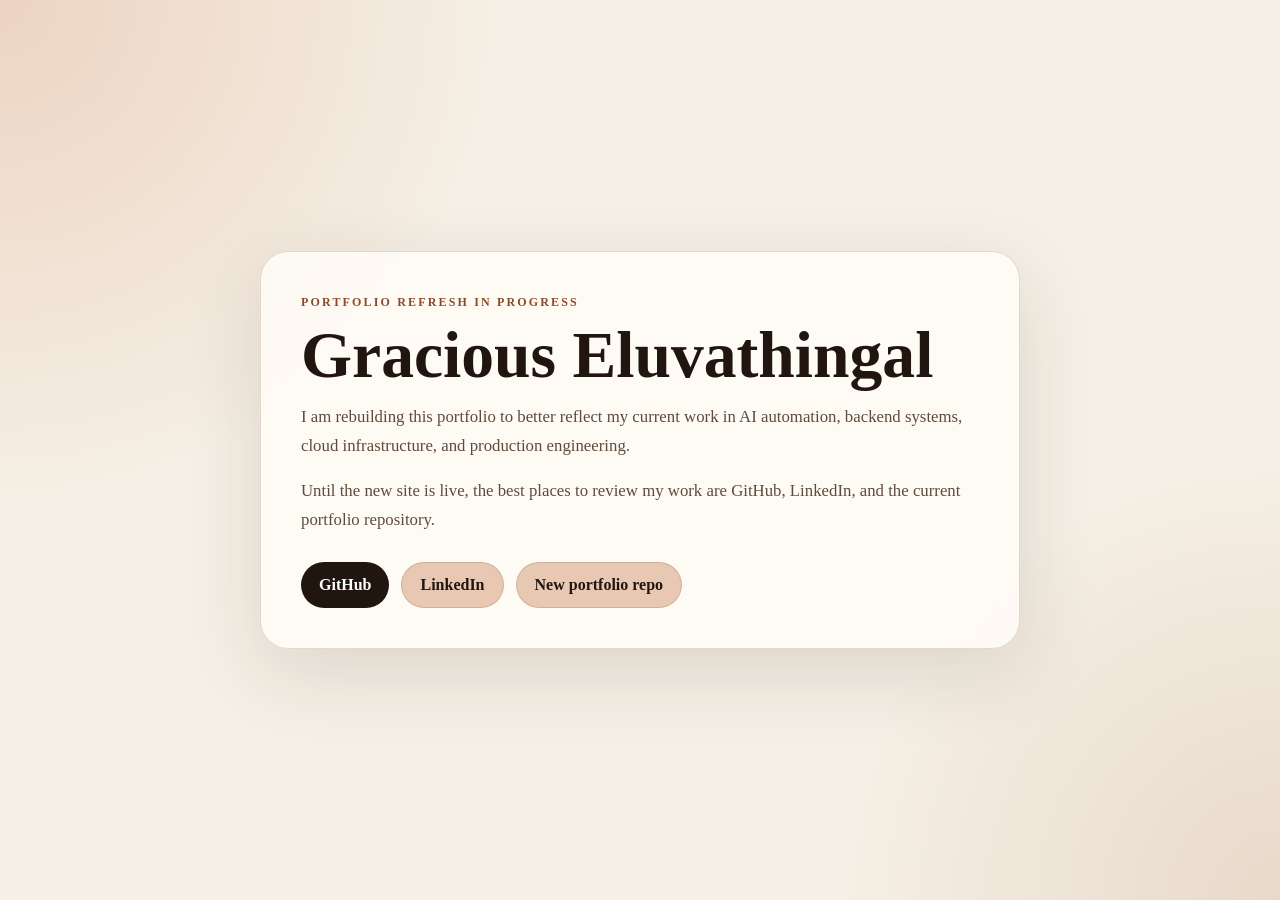
==== commit e61e9b4c: "Replace stale portfolio template landing page" ====
--- a/index.html
+++ b/index.html
@@ -1,1059 +1,108 @@
-<!DOCTYPE html>
+<!doctype html>
 <html lang="en">
-
-<head>
-  <meta charset="UTF-8">
-  <meta http-equiv="X-UA-Compatible" content="IE=edge">
-  <meta name="viewport" content="width=device-width, initial-scale=1.0">
-  <title>vCard - Personal Portfolio</title>
-
-  <!--
-    - favicon
-  -->
-  <link rel="shortcut icon" href="./assets/images/logo.ico" type="image/x-icon">
-
-  <!--
-    - custom css link
-  -->
-  <link rel="stylesheet" href="./assets/css/style.css">
-
-  <!--
-    - google font link
-  -->
-  <link rel="preconnect" href="https://fonts.googleapis.com">
-  <link rel="preconnect" href="https://fonts.gstatic.com" crossorigin>
-  <link href="https://fonts.googleapis.com/css2?family=Poppins:wght@300;400;500;600&display=swap" rel="stylesheet">
-</head>
-
-<body>
-
-  <!--
-    - #MAIN
-  -->
-
-  <main>
-
-    <!--
-      - #SIDEBAR
-    -->
-
-    <aside class="sidebar" data-sidebar>
-
-      <div class="sidebar-info">
-
-        <figure class="avatar-box">
-          <!-- <img src="./assets/images/gracious.jpg" alt="Gracious" width="80"> -->
-        </figure>
-
-        <div class="info-content">
-          <h1 class="name" title="Gracious James">Gracious James</h1>
-
-          <p class="title">Software developer</p>
-        </div>
-
-        <button class="info_more-btn" data-sidebar-btn>
-          <span>Show Contacts</span>
-
-          <ion-icon name="chevron-down"></ion-icon>
-        </button>
-
+  <head>
+    <meta charset="utf-8" />
+    <meta name="viewport" content="width=device-width, initial-scale=1" />
+    <title>Gracious Eluvathingal | Portfolio Update</title>
+    <meta
+      name="description"
+      content="Portfolio refresh in progress for Gracious Eluvathingal. Visit GitHub, LinkedIn, or the new portfolio repo."
+    />
+    <style>
+      :root {
+        color-scheme: light;
+        --bg: #f5efe5;
+        --panel: rgba(255, 252, 247, 0.84);
+        --border: rgba(72, 52, 32, 0.16);
+        --text: #20160f;
+        --muted: #5f4b3d;
+        --accent: #8a4b2a;
+        --accent-soft: #e9c8b3;
+      }
+      * { box-sizing: border-box; }
+      body {
+        margin: 0;
+        min-height: 100vh;
+        display: grid;
+        place-items: center;
+        padding: 32px;
+        font-family: Georgia, 'Times New Roman', serif;
+        color: var(--text);
+        background:
+          radial-gradient(circle at top left, rgba(233, 200, 179, 0.7), transparent 32%),
+          radial-gradient(circle at bottom right, rgba(173, 117, 78, 0.18), transparent 28%),
+          var(--bg);
+      }
+      main {
+        width: min(760px, 100%);
+        padding: 40px;
+        border: 1px solid var(--border);
+        border-radius: 28px;
+        background: var(--panel);
+        backdrop-filter: blur(10px);
+        box-shadow: 0 24px 80px rgba(43, 29, 18, 0.12);
+      }
+      .eyebrow {
+        margin: 0 0 12px;
+        font-size: 12px;
+        font-weight: 700;
+        letter-spacing: 0.18em;
+        text-transform: uppercase;
+        color: var(--accent);
+      }
+      h1 {
+        margin: 0;
+        font-size: clamp(2.3rem, 6vw, 4.1rem);
+        line-height: 0.95;
+      }
+      p {
+        font-size: 1.05rem;
+        line-height: 1.7;
+        color: var(--muted);
+      }
+      .actions {
+        display: flex;
+        flex-wrap: wrap;
+        gap: 12px;
+        margin-top: 28px;
+      }
+      a {
+        display: inline-flex;
+        align-items: center;
+        justify-content: center;
+        padding: 13px 18px;
+        border-radius: 999px;
+        text-decoration: none;
+        font-weight: 700;
+      }
+      .primary {
+        background: var(--text);
+        color: #fff;
+      }
+      .secondary {
+        color: var(--text);
+        border: 1px solid var(--border);
+        background: var(--accent-soft);
+      }
+    </style>
+  </head>
+  <body>
+    <main>
+      <p class="eyebrow">Portfolio refresh in progress</p>
+      <h1>Gracious Eluvathingal</h1>
+      <p>
+        I am rebuilding this portfolio to better reflect my current work in AI automation,
+        backend systems, cloud infrastructure, and production engineering.
+      </p>
+      <p>
+        Until the new site is live, the best places to review my work are GitHub, LinkedIn,
+        and the current portfolio repository.
+      </p>
+      <div class="actions">
+        <a class="primary" href="https://github.com/CogitoErgoSum746">GitHub</a>
+        <a class="secondary" href="https://www.linkedin.com/in/gracious-james-eluvathingal">LinkedIn</a>
+        <a class="secondary" href="https://github.com/CogitoErgoSum746/Portfolio-website">New portfolio repo</a>
       </div>
-
-      <div class="sidebar-info_more">
-
-        <div class="separator"></div>
-
-        <ul class="contacts-list">
-
-          <li class="contact-item">
-
-            <div class="icon-box">
-              <ion-icon name="mail-outline"></ion-icon>
-            </div>
-
-            <div class="contact-info">
-              <p class="contact-title">Email</p>
-
-              <a href="mailto:jamesgracious123@gmail.com" class="contact-link">jamesgracious123@gmail.com</a>
-            </div>
-
-          </li>
-
-          <li class="contact-item">
-
-            <div class="icon-box">
-              <ion-icon name="phone-portrait-outline"></ion-icon>
-            </div>
-
-            <div class="contact-info">
-              <p class="contact-title">Phone</p>
-
-              <a href="tel:+918928424807" class="contact-link">+91 8928424807</a>
-            </div>
-
-          </li>
-
-          <li class="contact-item">
-
-            <div class="icon-box">
-              <ion-icon name="calendar-outline"></ion-icon>
-            </div>
-
-            <div class="contact-info">
-              <p class="contact-title">Birthday</p>
-
-              <time datetime="2002-03-01">March 01, 2002</time>
-            </div>
-
-          </li>
-
-          <li class="contact-item">
-
-            <div class="icon-box">
-              <ion-icon name="location-outline"></ion-icon>
-            </div>
-
-            <div class="contact-info">
-              <p class="contact-title">Location</p>
-
-              <address>Mumbai, INDIA</address>
-            </div>
-
-          </li>
-
-        </ul>
-
-        <div class="separator"></div>
-
-        <ul class="social-list">
-
-          <li class="social-item">
-            <a href="#" class="social-link">
-              <ion-icon name="logo-facebook"></ion-icon>
-            </a>
-          </li>
-
-          <li class="social-item">
-            <a href="#" class="social-link">
-              <ion-icon name="logo-twitter"></ion-icon>
-            </a>
-          </li>
-
-          <li class="social-item">
-            <a href="#" class="social-link">
-              <ion-icon name="logo-instagram"></ion-icon>
-            </a>
-          </li>
-
-        </ul>
-
-      </div>
-
-    </aside>
-
-
-
-
-
-    <!--
-      - #main-content
-    -->
-
-    <div class="main-content">
-
-      <!--
-        - #NAVBAR
-      -->
-
-      <nav class="navbar">
-
-        <ul class="navbar-list">
-
-          <li class="navbar-item">
-            <button class="navbar-link  active" data-nav-link>About</button>
-          </li>
-
-          <li class="navbar-item">
-            <button class="navbar-link" data-nav-link>Resume</button>
-          </li>
-
-          <li class="navbar-item">
-            <button class="navbar-link" data-nav-link>Portfolio</button>
-          </li>
-
-          <li class="navbar-item">
-            <button class="navbar-link" data-nav-link>Blog</button>
-          </li>
-
-          <li class="navbar-item">
-            <button class="navbar-link" data-nav-link>Contact</button>
-          </li>
-
-        </ul>
-
-      </nav>
-
-
-
-
-
-      <!--
-        - #ABOUT
-      -->
-
-      <article class="about  active" data-page="about">
-
-        <header>
-          <h2 class="h2 article-title">About me</h2>
-        </header>
-
-        <section class="about-text">
-          <p>
-            I'm Creative Developer from India, working in full stack development along with AI solutions.
-            I enjoy turning complex problems into simple, beautiful and intuitive designs.
-          </p>
-
-          <p>
-            When not coding, I am on a different set of keys 🎹  which helps me jam a beautiful melody for you.
-            Bringing the power of AI to the forefront, making the website not just smart but intuitively responsive is my forte.
-            I don't just build applications; I craft experiences that are not only user-friendly but also visually striking.
-            Let's create something that resonates—your message, identity, and a digital symphony.
-          </p>
-        </section>
-
-
-        <!--
-          - service
-        -->
-
-        <section class="service">
-
-          <h3 class="h3 service-title">What i'm doing</h3>
-
-          <ul class="service-list">
-
-            <li class="service-item">
-
-              <div class="service-icon-box">
-                <img src="./assets/images/icon-design.svg
-                " alt="design icon" width="40">
-              </div>
-
-              <div class="service-content-box">
-                <h4 class="h4 service-item-title">Web design</h4>
-
-                <p class="service-item-text">
-                  The most modern and high-quality design made at a professional level.
-                </p>
-              </div>
-
-            </li>
-
-            <li class="service-item">
-
-              <div class="service-icon-box">
-                <img src="./assets/images/icon-dev.svg" alt="Web development icon" width="40">
-              </div>
-
-              <div class="service-content-box">
-                <h4 class="h4 service-item-title">Web development</h4>
-
-                <p class="service-item-text">
-                  High-quality development of sites at the professional level.
-                </p>
-              </div>
-
-
-            <li class="service-item">
-
-              <div class="service-icon-box">
-                <img src="./assets/images/icon-photo.svg" alt="AI Solutions icon" width="40">
-              </div>
-            
-              <div class="service-content-box">
-                <h4 class="h4 service-item-title">AI Solutions</h4>
-            
-                <p class="service-item-text">
-                  Harness the power of Artificial Intelligence to solve complex problems and enhance your business processes.
-                </p>
-              </div>
-            
-            </li>
-            
-            <li class="service-item">
-            
-              <div class="service-icon-box">
-                <img src="./assets/images/icon-photo.svg" alt="Data Analysis icon" width="40">
-              </div>
-            
-              <div class="service-content-box">
-                <h4 class="h4 service-item-title">Data Analysis</h4>
-            
-                <p class="service-item-text">
-                  Unlock the potential of data by extracting meaningful patterns, trends, and actionable insights to drive information.
-                </p>
-              </div>
-            
-            </li>            
-
-          </ul>
-
-        </section>
-
-
-        <!--
-          - testimonials
-        -->
-
-        <!-- <section class="testimonials">
-
-          <h3 class="h3 testimonials-title">Testimonials</h3>
-
-          <ul class="testimonials-list has-scrollbar">
-
-            <li class="testimonials-item">
-              <div class="content-card" data-testimonials-item>
-
-                <figure class="testimonials-avatar-box">
-                  <img src="./assets/images/avatar-1.png" alt="Daniel lewis" width="60" data-testimonials-avatar>
-                </figure>
-
-                <h4 class="h4 testimonials-item-title" data-testimonials-title>Daniel lewis</h4>
-
-                <div class="testimonials-text" data-testimonials-text>
-                  <p>
-                    Richard was hired to create a corporate identity. We were very pleased with the work done. She has a
-                    lot of experience
-                    and is very concerned about the needs of client. Lorem ipsum dolor sit amet, ullamcous cididt
-                    consectetur adipiscing
-                    elit, seds do et eiusmod tempor incididunt ut laborels dolore magnarels alia.
-                  </p>
-                </div>
-
-              </div>
-            </li>
-
-            <li class="testimonials-item">
-              <div class="content-card" data-testimonials-item>
-
-                <figure class="testimonials-avatar-box">
-                  <img src="./assets/images/avatar-2.png" alt="Jessica miller" width="60" data-testimonials-avatar>
-                </figure>
-
-                <h4 class="h4 testimonials-item-title" data-testimonials-title>Jessica miller</h4>
-
-                <div class="testimonials-text" data-testimonials-text>
-                  <p>
-                    Richard was hired to create a corporate identity. We were very pleased with the work done. She has a
-                    lot of experience
-                    and is very concerned about the needs of client. Lorem ipsum dolor sit amet, ullamcous cididt
-                    consectetur adipiscing
-                    elit, seds do et eiusmod tempor incididunt ut laborels dolore magnarels alia.
-                  </p>
-                </div>
-
-              </div>
-            </li>
-
-            <li class="testimonials-item">
-              <div class="content-card" data-testimonials-item>
-
-                <figure class="testimonials-avatar-box">
-                  <img src="./assets/images/avatar-3.png" alt="Emily evans" width="60" data-testimonials-avatar>
-                </figure>
-
-                <h4 class="h4 testimonials-item-title" data-testimonials-title>Emily evans</h4>
-
-                <div class="testimonials-text" data-testimonials-text>
-                  <p>
-                    Richard was hired to create a corporate identity. We were very pleased with the work done. She has a
-                    lot of experience
-                    and is very concerned about the needs of client. Lorem ipsum dolor sit amet, ullamcous cididt
-                    consectetur adipiscing
-                    elit, seds do et eiusmod tempor incididunt ut laborels dolore magnarels alia.
-                  </p>
-                </div>
-
-              </div>
-            </li>
-
-            <li class="testimonials-item">
-              <div class="content-card" data-testimonials-item>
-
-                <figure class="testimonials-avatar-box">
-                  <img src="./assets/images/avatar-4.png" alt="Henry william" width="60" data-testimonials-avatar>
-                </figure>
-
-                <h4 class="h4 testimonials-item-title" data-testimonials-title>Henry william</h4>
-
-                <div class="testimonials-text" data-testimonials-text>
-                  <p>
-                    Richard was hired to create a corporate identity. We were very pleased with the work done. She has a
-                    lot of experience
-                    and is very concerned about the needs of client. Lorem ipsum dolor sit amet, ullamcous cididt
-                    consectetur adipiscing
-                    elit, seds do et eiusmod tempor incididunt ut laborels dolore magnarels alia.
-                  </p>
-                </div>
-
-              </div>
-            </li>
-
-          </ul> -->
-
-        </section>
-
-
-        <!--
-          - testimonials modal
-        -->
-
-        <!-- <div class="modal-container" data-modal-container>
-
-          <div class="overlay" data-overlay></div>
-
-          <section class="testimonials-modal">
-
-            <button class="modal-close-btn" data-modal-close-btn>
-              <ion-icon name="close-outline"></ion-icon>
-            </button>
-
-            <div class="modal-img-wrapper">
-              <figure class="modal-avatar-box">
-                <img src="./assets/images/avatar-1.png" alt="Daniel lewis" width="80" data-modal-img>
-              </figure>
-
-              <img src="./assets/images/icon-quote.svg" alt="quote icon">
-            </div>
-
-            <div class="modal-content">
-
-              <h4 class="h3 modal-title" data-modal-title>Daniel lewis</h4>
-
-              <time datetime="2021-06-14">14 June, 2021</time>
-
-              <div data-modal-text>
-                <p>
-                  Richard was hired to create a corporate identity. We were very pleased with the work done. She has a
-                  lot of experience
-                  and is very concerned about the needs of client. Lorem ipsum dolor sit amet, ullamcous cididt
-                  consectetur adipiscing
-                  elit, seds do et eiusmod tempor incididunt ut laborels dolore magnarels alia.
-                </p>
-              </div>
-
-            </div>
-
-          </section>
-
-        </div> -->
-
-
-        <!--
-          - clients
-        -->
-
-        <!-- <section class="clients">
-
-          <h3 class="h3 clients-title">Clients</h3>
-
-          <ul class="clients-list has-scrollbar">
-
-            <li class="clients-item">
-              <a href="#">
-                <img src="./assets/images/logo-1-color.png" alt="client logo">
-              </a>
-            </li>
-
-            <li class="clients-item">
-              <a href="#">
-                <img src="./assets/images/logo-2-color.png" alt="client logo">
-              </a>
-            </li>
-
-            <li class="clients-item">
-              <a href="#">
-                <img src="./assets/images/logo-3-color.png" alt="client logo">
-              </a>
-            </li>
-
-            <li class="clients-item">
-              <a href="#">
-                <img src="./assets/images/logo-4-color.png" alt="client logo">
-              </a>
-            </li>
-
-            <li class="clients-item">
-              <a href="#">
-                <img src="./assets/images/logo-5-color.png" alt="client logo">
-              </a>
-            </li>
-
-            <li class="clients-item">
-              <a href="#">
-                <img src="./assets/images/logo-6-color.png" alt="client logo">
-              </a>
-            </li>
-
-          </ul>
-
-        </section> -->
-
-      </article>
-
-
-
-
-
-      <!--
-        - #RESUME
-      -->
-
-      <article class="resume" data-page="resume">
-
-        <header>
-          <h2 class="h2 article-title">Resume</h2>
-        </header>
-
-        <section class="timeline">
-
-          <div class="title-wrapper">
-            <div class="icon-box">
-              <ion-icon name="book-outline"></ion-icon>
-            </div>
-
-            <h3 class="h3">Education</h3>
-          </div>
-
-          <ol class="timeline-list">
-
-            <li class="timeline-item">
-
-              <h4 class="h4 timeline-item-title">University school of the arts</h4>
-
-              <span>2007 — 2008</span>
-
-              <p class="timeline-text">
-                Nemo enims ipsam voluptatem, blanditiis praesentium voluptum delenit atque corrupti, quos dolores et
-                quas molestias
-                exceptur.
-              </p>
-
-            </li>
-
-            <li class="timeline-item">
-
-              <h4 class="h4 timeline-item-title">New york academy of art</h4>
-
-              <span>2006 — 2007</span>
-
-              <p class="timeline-text">
-                Ratione voluptatem sequi nesciunt, facere quisquams facere menda ossimus, omnis voluptas assumenda est
-                omnis..
-              </p>
-
-            </li>
-
-            <li class="timeline-item">
-
-              <h4 class="h4 timeline-item-title">High school of art and design</h4>
-
-              <span>2002 — 2004</span>
-
-              <p class="timeline-text">
-                Duis aute irure dolor in reprehenderit in voluptate, quila voluptas mag odit aut fugit, sed consequuntur
-                magni dolores
-                eos.
-              </p>
-
-            </li>
-
-          </ol>
-
-        </section>
-
-        <section class="timeline">
-
-          <div class="title-wrapper">
-            <div class="icon-box">
-              <ion-icon name="book-outline"></ion-icon>
-            </div>
-
-            <h3 class="h3">Experience</h3>
-          </div>
-
-          <ol class="timeline-list">
-
-            <li class="timeline-item">
-
-              <h4 class="h4 timeline-item-title">Creative director</h4>
-
-              <span>2015 — Present</span>
-
-              <p class="timeline-text">
-                Nemo enim ipsam voluptatem blanditiis praesentium voluptum delenit atque corrupti, quos dolores et qvuas
-                molestias
-                exceptur.
-              </p>
-
-            </li>
-
-            <li class="timeline-item">
-
-              <h4 class="h4 timeline-item-title">Art director</h4>
-
-              <span>2013 — 2015</span>
-
-              <p class="timeline-text">
-                Nemo enims ipsam voluptatem, blanditiis praesentium voluptum delenit atque corrupti, quos dolores et
-                quas molestias
-                exceptur.
-              </p>
-
-            </li>
-
-            <li class="timeline-item">
-
-              <h4 class="h4 timeline-item-title">Web designer</h4>
-
-              <span>2010 — 2013</span>
-
-              <p class="timeline-text">
-                Nemo enims ipsam voluptatem, blanditiis praesentium voluptum delenit atque corrupti, quos dolores et
-                quas molestias
-                exceptur.
-              </p>
-
-            </li>
-
-          </ol>
-
-        </section>
-
-        <section class="skill">
-
-          <h3 class="h3 skills-title">My skills</h3>
-
-          <ul class="skills-list content-card">
-
-            <li class="skills-item">
-
-              <div class="title-wrapper">
-                <h5 class="h5">Web design</h5>
-                <data value="80">80%</data>
-              </div>
-
-              <div class="skill-progress-bg">
-                <div class="skill-progress-fill" style="width: 80%;"></div>
-              </div>
-
-            </li>
-
-            <li class="skills-item">
-
-              <div class="title-wrapper">
-                <h5 class="h5">Graphic design</h5>
-                <data value="70">70%</data>
-              </div>
-
-              <div class="skill-progress-bg">
-                <div class="skill-progress-fill" style="width: 70%;"></div>
-              </div>
-
-            </li>
-
-            <li class="skills-item">
-
-              <div class="title-wrapper">
-                <h5 class="h5">Branding</h5>
-                <data value="90">90%</data>
-              </div>
-
-              <div class="skill-progress-bg">
-                <div class="skill-progress-fill" style="width: 90%;"></div>
-              </div>
-
-            </li>
-
-            <li class="skills-item">
-
-              <div class="title-wrapper">
-                <h5 class="h5">WordPress</h5>
-                <data value="50">50%</data>
-              </div>
-
-              <div class="skill-progress-bg">
-                <div class="skill-progress-fill" style="width: 50%;"></div>
-              </div>
-
-            </li>
-
-          </ul>
-
-        </section>
-
-      </article>
-
-
-
-
-
-      <!--
-        - #PORTFOLIO
-      -->
-
-      <article class="portfolio" data-page="portfolio">
-
-        <header>
-          <h2 class="h2 article-title">Portfolio</h2>
-        </header>
-
-        <section class="projects">
-
-          <ul class="filter-list">
-
-            <li class="filter-item">
-              <button class="active" data-filter-btn>All</button>
-            </li>
-
-            <li class="filter-item">
-              <button data-filter-btn>Web design</button>
-            </li>
-
-            <li class="filter-item">
-              <button data-filter-btn>Applications</button>
-            </li>
-
-            <li class="filter-item">
-              <button data-filter-btn>Web development</button>
-            </li>
-
-          </ul>
-
-          <div class="filter-select-box">
-
-            <button class="filter-select" data-select>
-
-              <div class="select-value" data-selecct-value>Select category</div>
-
-              <div class="select-icon">
-                <ion-icon name="chevron-down"></ion-icon>
-              </div>
-
-            </button>
-
-            <ul class="select-list">
-
-              <li class="select-item">
-                <button data-select-item>All</button>
-              </li>
-
-              <li class="select-item">
-                <button data-select-item>Web design</button>
-              </li>
-
-              <li class="select-item">
-                <button data-select-item>Applications</button>
-              </li>
-
-              <li class="select-item">
-                <button data-select-item>Web development</button>
-              </li>
-
-            </ul>
-
-          </div>
-
-          <ul class="project-list">
-
-            <li class="project-item  active" data-filter-item data-category="web development">
-              <a href="#">
-
-                <figure class="project-img">
-                  <div class="project-item-icon-box">
-                    <ion-icon name="eye-outline"></ion-icon>
-                  </div>
-
-                  <img src="./assets/images/project-1.jpg" alt="finance" loading="lazy">
-                </figure>
-
-                <h3 class="project-title">Finance</h3>
-
-                <p class="project-category">Web development</p>
-
-              </a>
-            </li>
-
-            <li class="project-item  active" data-filter-item data-category="web development">
-              <a href="#">
-
-                <figure class="project-img">
-                  <div class="project-item-icon-box">
-                    <ion-icon name="eye-outline"></ion-icon>
-                  </div>
-
-                  <img src="./assets/images/project-2.png" alt="orizon" loading="lazy">
-                </figure>
-
-                <h3 class="project-title">Orizon</h3>
-
-                <p class="project-category">Web development</p>
-
-              </a>
-            </li>
-
-            <li class="project-item  active" data-filter-item data-category="web design">
-              <a href="#">
-
-                <figure class="project-img">
-                  <div class="project-item-icon-box">
-                    <ion-icon name="eye-outline"></ion-icon>
-                  </div>
-
-                  <img src="./assets/images/project-3.jpg" alt="fundo" loading="lazy">
-                </figure>
-
-                <h3 class="project-title">Fundo</h3>
-
-                <p class="project-category">Web design</p>
-
-              </a>
-            </li>
-
-            <li class="project-item  active" data-filter-item data-category="applications">
-              <a href="#">
-
-                <figure class="project-img">
-                  <div class="project-item-icon-box">
-                    <ion-icon name="eye-outline"></ion-icon>
-                  </div>
-
-                  <img src="./assets/images/project-4.png" alt="brawlhalla" loading="lazy">
-                </figure>
-
-                <h3 class="project-title">Brawlhalla</h3>
-
-                <p class="project-category">Applications</p>
-
-              </a>
-            </li>
-
-            <li class="project-item  active" data-filter-item data-category="web design">
-              <a href="#">
-
-                <figure class="project-img">
-                  <div class="project-item-icon-box">
-                    <ion-icon name="eye-outline"></ion-icon>
-                  </div>
-
-                  <img src="./assets/images/project-5.png" alt="dsm." loading="lazy">
-                </figure>
-
-                <h3 class="project-title">DSM.</h3>
-
-                <p class="project-category">Web design</p>
-
-              </a>
-            </li>
-
-            <li class="project-item  active" data-filter-item data-category="web design">
-              <a href="#">
-
-                <figure class="project-img">
-                  <div class="project-item-icon-box">
-                    <ion-icon name="eye-outline"></ion-icon>
-                  </div>
-
-                  <img src="./assets/images/project-6.png" alt="metaspark" loading="lazy">
-                </figure>
-
-                <h3 class="project-title">MetaSpark</h3>
-
-                <p class="project-category">Web design</p>
-
-              </a>
-            </li>
-
-            <li class="project-item  active" data-filter-item data-category="web development">
-              <a href="#">
-
-                <figure class="project-img">
-                  <div class="project-item-icon-box">
-                    <ion-icon name="eye-outline"></ion-icon>
-                  </div>
-
-                  <img src="./assets/images/project-7.png" alt="summary" loading="lazy">
-                </figure>
-
-                <h3 class="project-title">Summary</h3>
-
-                <p class="project-category">Web development</p>
-
-              </a>
-            </li>
-
-            <li class="project-item  active" data-filter-item data-category="applications">
-              <a href="#">
-
-                <figure class="project-img">
-                  <div class="project-item-icon-box">
-                    <ion-icon name="eye-outline"></ion-icon>
-                  </div>
-
-                  <img src="./assets/images/project-8.jpg" alt="task manager" loading="lazy">
-                </figure>
-
-                <h3 class="project-title">Task Manager</h3>
-
-                <p class="project-category">Applications</p>
-
-              </a>
-            </li>
-
-            <li class="project-item  active" data-filter-item data-category="web development">
-              <a href="#">
-
-                <figure class="project-img">
-                  <div class="project-item-icon-box">
-                    <ion-icon name="eye-outline"></ion-icon>
-                  </div>
-
-                  <img src="./assets/images/project-9.png" alt="arrival" loading="lazy">
-                </figure>
-
-                <h3 class="project-title">Arrival</h3>
-
-                <p class="project-category">Web development</p>
-
-              </a>
-            </li>
-
-          </ul>
-
-        </section>
-
-      </article>
-
-
-
-
-
-      <!--
-        - #BLOG
-      -->
-
-      <article class="blog" data-page="blog">
-
-        <header>
-          <h2 class="h2 article-title">Blog</h2>
-        </header>
-
-        <section class="blog-posts">
-
-          <h3 class="blog-text">Will be Updating soon..</h3>
-          <!-- <ul class="blog-posts-list">
-
-            <li class="blog-post-item">
-              <a href="#">
-
-                <figure class="blog-banner-box">
-                  <img src="./assets/images/blog-1.jpg" alt="Design conferences in 2022" loading="lazy">
-                </figure>
-
-                <div class="blog-content">
-
-                  <div class="blog-meta">
-                    <p class="blog-category">Design</p>
-
-                    <span class="dot"></span>
-
-                    <time datetime="2022-02-23">Fab 23, 2022</time>
-                  </div>
-
-                  <h3 class="h3 blog-item-title">Design conferences in 2022</h3>
-
-                  <p class="blog-text">
-                    Veritatis et quasi architecto beatae vitae dicta sunt, explicabo.
-                  </p>
-
-                </div>
-
-              </a>
-            </li>
-
-          </ul> -->
-
-        </section>
-
-      </article>
-
-
-
-
-
-      <!--
-        - #CONTACT
-      -->
-
-      <article class="contact" data-page="contact">
-
-        <header>
-          <h2 class="h2 article-title">Contact</h2>
-        </header>
-
-        <section class="mapbox" data-mapbox>
-          <figure>
-            <iframe
-              src="https://www.google.com/maps/embed?pb=!1m18!1m12!1m3!1d199666.5651251294!2d-121.58334177520186!3d38.56165006739519!2m3!1f0!2f0!3f0!3m2!1i1024!2i768!4f13.1!3m3!1m2!1s0x809ac672b28397f9%3A0x921f6aaa74197fdb!2sSacramento%2C%20CA%2C%20USA!5e0!3m2!1sen!2sbd!4v1647608789441!5m2!1sen!2sbd"
-              width="400" height="300" loading="lazy"></iframe>
-          </figure>
-        </section>
-
-        <section class="contact-form">
-
-          <h3 class="h3 form-title">Contact Form</h3>
-
-          <form action="#" class="form" data-form>
-
-            <div class="input-wrapper">
-              <input type="text" name="fullname" class="form-input" placeholder="Full name" required data-form-input>
-
-              <input type="email" name="email" class="form-input" placeholder="Email address" required data-form-input>
-            </div>
-
-            <textarea name="message" class="form-input" placeholder="Your Message" required data-form-input></textarea>
-
-            <button class="form-btn" type="submit" disabled data-form-btn>
-              <ion-icon name="paper-plane"></ion-icon>
-              <span>Send Message</span>
-            </button>
-
-          </form>
-
-        </section>
-
-      </article>
-
-    </div>
-
-  </main>
-
-
-
-
-
-
-  <!--
-    - custom js link
-  -->
-  <script src="./assets/js/script.js"></script>
-
-  <!--
-    - ionicon link
-  -->
-  <script type="module" src="https://unpkg.com/ionicons@5.5.2/dist/ionicons/ionicons.esm.js"></script>
-  <script nomodule src="https://unpkg.com/ionicons@5.5.2/dist/ionicons/ionicons.js"></script>
-
-</body>
-
-</html>+    </main>
+  </body>
+</html>
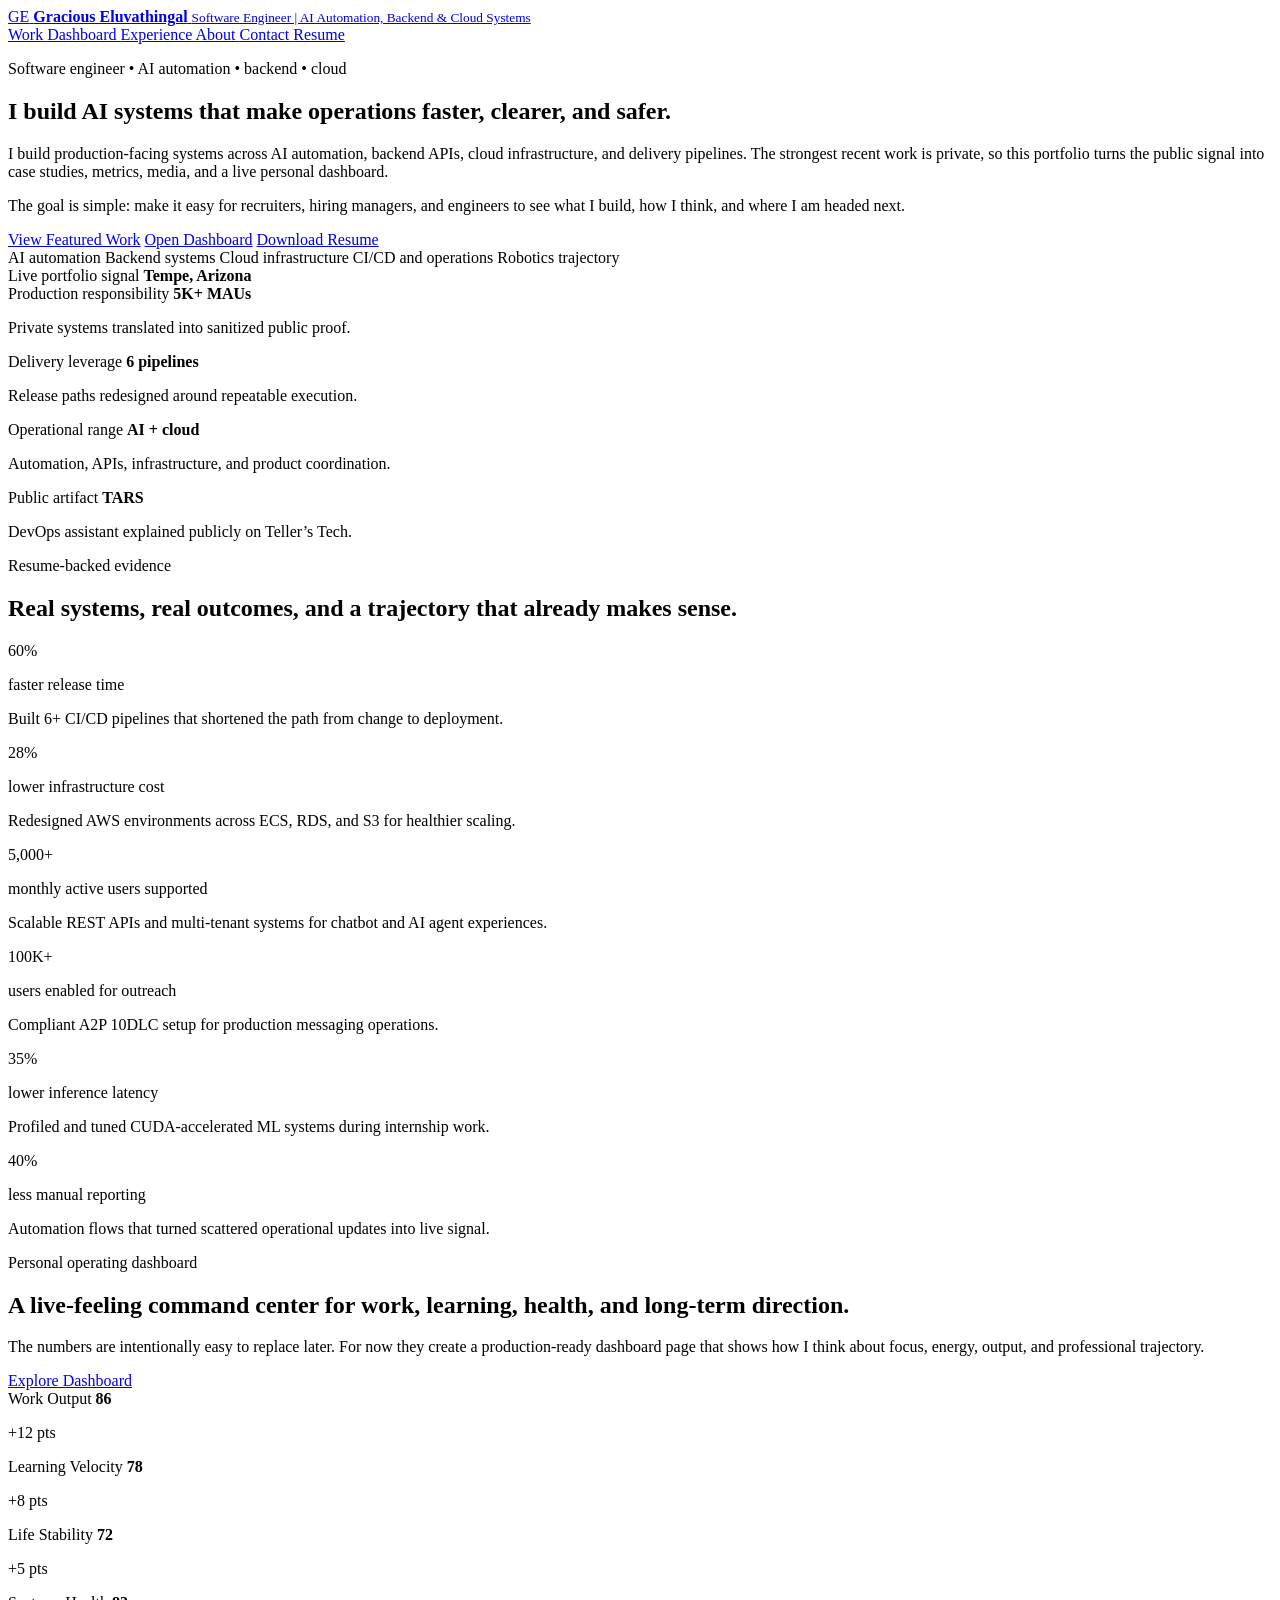
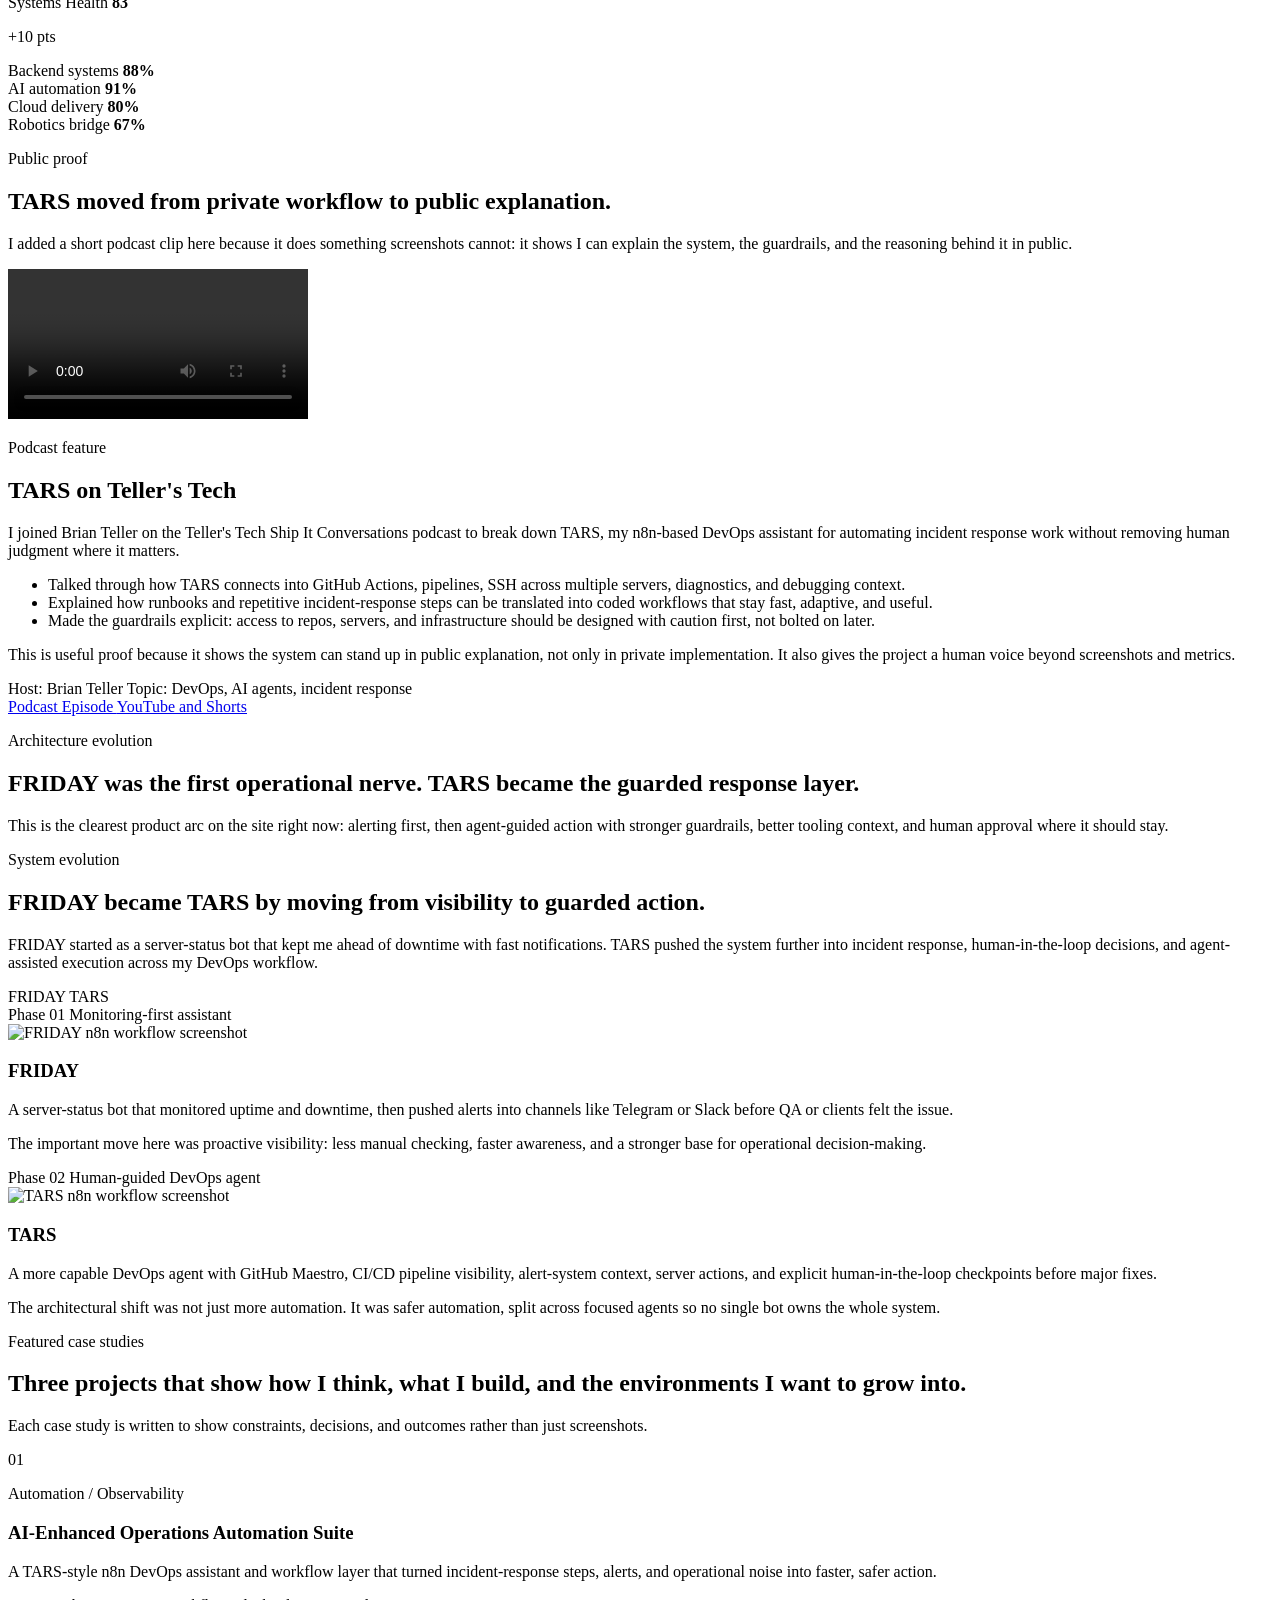
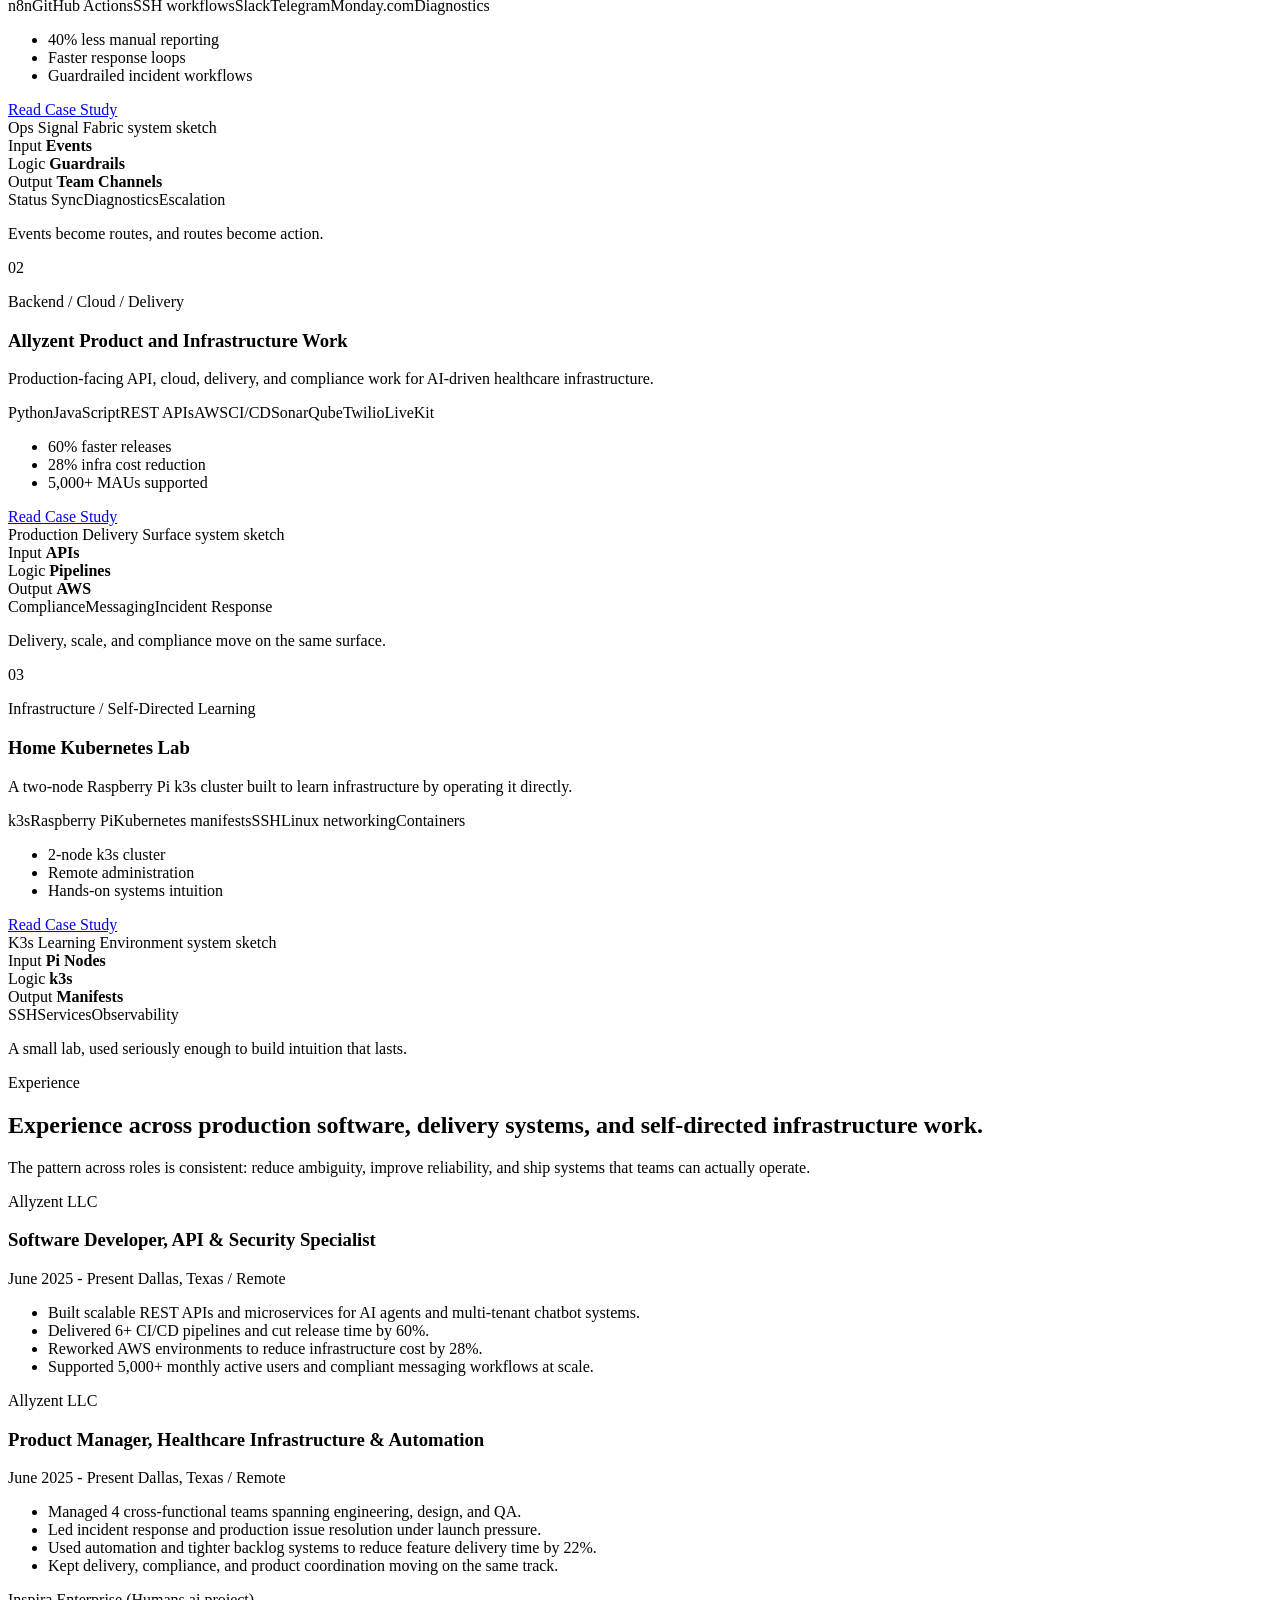
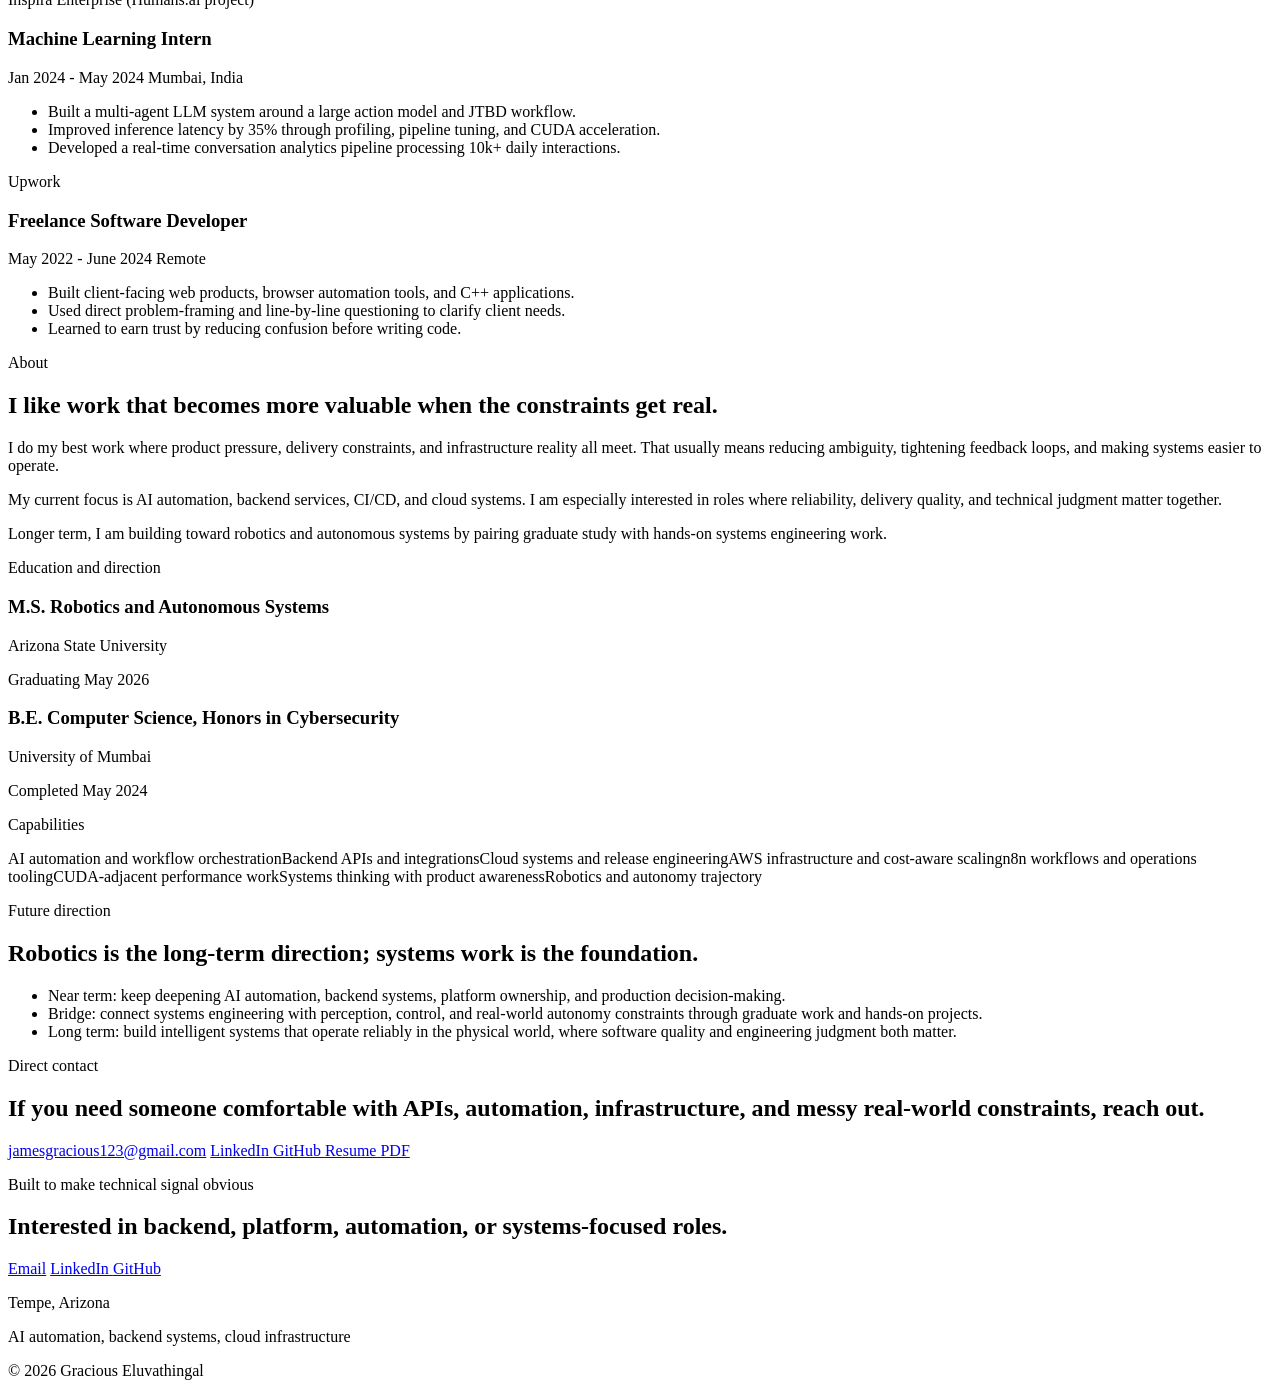
==== commit 008bf5d4: "Deploy new Astro portfolio" ====
--- a/index.html
+++ b/index.html
@@ -1,108 +1,46 @@
-<!doctype html>
-<html lang="en">
-  <head>
-    <meta charset="utf-8" />
-    <meta name="viewport" content="width=device-width, initial-scale=1" />
-    <title>Gracious Eluvathingal | Portfolio Update</title>
-    <meta
-      name="description"
-      content="Portfolio refresh in progress for Gracious Eluvathingal. Visit GitHub, LinkedIn, or the new portfolio repo."
-    />
-    <style>
-      :root {
-        color-scheme: light;
-        --bg: #f5efe5;
-        --panel: rgba(255, 252, 247, 0.84);
-        --border: rgba(72, 52, 32, 0.16);
-        --text: #20160f;
-        --muted: #5f4b3d;
-        --accent: #8a4b2a;
-        --accent-soft: #e9c8b3;
-      }
-      * { box-sizing: border-box; }
-      body {
-        margin: 0;
-        min-height: 100vh;
-        display: grid;
-        place-items: center;
-        padding: 32px;
-        font-family: Georgia, 'Times New Roman', serif;
-        color: var(--text);
-        background:
-          radial-gradient(circle at top left, rgba(233, 200, 179, 0.7), transparent 32%),
-          radial-gradient(circle at bottom right, rgba(173, 117, 78, 0.18), transparent 28%),
-          var(--bg);
-      }
-      main {
-        width: min(760px, 100%);
-        padding: 40px;
-        border: 1px solid var(--border);
-        border-radius: 28px;
-        background: var(--panel);
-        backdrop-filter: blur(10px);
-        box-shadow: 0 24px 80px rgba(43, 29, 18, 0.12);
-      }
-      .eyebrow {
-        margin: 0 0 12px;
-        font-size: 12px;
-        font-weight: 700;
-        letter-spacing: 0.18em;
-        text-transform: uppercase;
-        color: var(--accent);
-      }
-      h1 {
-        margin: 0;
-        font-size: clamp(2.3rem, 6vw, 4.1rem);
-        line-height: 0.95;
-      }
-      p {
-        font-size: 1.05rem;
-        line-height: 1.7;
-        color: var(--muted);
-      }
-      .actions {
-        display: flex;
-        flex-wrap: wrap;
-        gap: 12px;
-        margin-top: 28px;
-      }
-      a {
-        display: inline-flex;
-        align-items: center;
-        justify-content: center;
-        padding: 13px 18px;
-        border-radius: 999px;
-        text-decoration: none;
-        font-weight: 700;
-      }
-      .primary {
-        background: var(--text);
-        color: #fff;
-      }
-      .secondary {
-        color: var(--text);
-        border: 1px solid var(--border);
-        background: var(--accent-soft);
-      }
-    </style>
-  </head>
-  <body>
-    <main>
-      <p class="eyebrow">Portfolio refresh in progress</p>
-      <h1>Gracious Eluvathingal</h1>
-      <p>
-        I am rebuilding this portfolio to better reflect my current work in AI automation,
-        backend systems, cloud infrastructure, and production engineering.
-      </p>
-      <p>
-        Until the new site is live, the best places to review my work are GitHub, LinkedIn,
-        and the current portfolio repository.
-      </p>
-      <div class="actions">
-        <a class="primary" href="https://github.com/CogitoErgoSum746">GitHub</a>
-        <a class="secondary" href="https://www.linkedin.com/in/gracious-james-eluvathingal">LinkedIn</a>
-        <a class="secondary" href="https://github.com/CogitoErgoSum746/Portfolio-website">New portfolio repo</a>
-      </div>
-    </main>
-  </body>
-</html>
+<!DOCTYPE html><html lang="en"> <head><meta charset="UTF-8"><meta name="viewport" content="width=device-width, initial-scale=1"><title>Gracious Eluvathingal | AI Automation, Backend &amp; Cloud Systems</title><meta name="description" content="Portfolio for Gracious Eluvathingal, a software engineer focused on AI automation, backend systems, and cloud infrastructure."><meta name="theme-color" content="#10141f"><meta property="og:title" content="Gracious Eluvathingal | AI Automation, Backend &#38; Cloud Systems"><meta property="og:description" content="Portfolio for Gracious Eluvathingal, a software engineer focused on AI automation, backend systems, and cloud infrastructure."><meta property="og:type" content="website"><meta property="og:url" content="https://cogitoergosum746.github.io/Portfolio-gracious.github.io/"><meta name="twitter:card" content="summary_large_image"><link rel="canonical" href="https://cogitoergosum746.github.io/Portfolio-gracious.github.io/"><link rel="icon" type="image/svg+xml" href="/Portfolio-gracious.github.io/favicon.svg"><link rel="stylesheet" href="/Portfolio-gracious.github.io/_astro/dashboard.DCNmufXc.css"></head> <body> <div class="page-atmosphere" aria-hidden="true"></div> <div class="page-grid-overlay" aria-hidden="true"></div> <header class="site-header"> <div class="site-inner"> <a class="site-brand" href="/Portfolio-gracious.github.io/"> <span class="brand-mark">GE</span> <span> <strong>Gracious Eluvathingal</strong> <small>Software Engineer | AI Automation, Backend &amp; Cloud Systems</small> </span> </a> <nav class="site-nav" aria-label="Primary"> <a class="nav-link" href="#work"> Work </a><a class="nav-link" href="/Portfolio-gracious.github.io/dashboard"> Dashboard </a><a class="nav-link" href="#experience"> Experience </a><a class="nav-link" href="#about"> About </a><a class="nav-link" href="#contact"> Contact </a> <a class="button-secondary nav-button" href="/Portfolio-gracious.github.io/Gracious_James_Eluvathingal_Resume.pdf" target="_blank" rel="noreferrer">
+Resume
+</a> </nav> </div> </header> <main>  <section class="section-shell !pt-32 md:!pt-40"> <div class="hero-grid"> <div class="space-y-8" data-reveal> <p class="eyebrow">Software engineer • AI automation • backend • cloud</p> <h1 class="display-title">I build AI systems that make operations faster, clearer, and safer.</h1> <p class="lede max-w-2xl">I build production-facing systems across AI automation, backend APIs, cloud infrastructure, and delivery pipelines. The strongest recent work is private, so this portfolio turns the public signal into case studies, metrics, media, and a live personal dashboard.</p> <p class="section-body max-w-xl">The goal is simple: make it easy for recruiters, hiring managers, and engineers to see what I build, how I think, and where I am headed next.</p> <div class="flex flex-wrap gap-4"> <a class="button-primary" href="#work">View Featured Work</a> <a class="button-secondary" href="/Portfolio-gracious.github.io/dashboard">Open Dashboard</a> <a class="button-secondary" href="/Portfolio-gracious.github.io/Gracious_James_Eluvathingal_Resume.pdf" target="_blank" rel="noreferrer">
+Download Resume
+</a> </div> <div class="chip-list"> <span class="chip">AI automation</span> <span class="chip">Backend systems</span> <span class="chip">Cloud infrastructure</span> <span class="chip">CI/CD and operations</span> <span class="chip">Robotics trajectory</span> </div> </div> <aside class="signal-console" data-reveal> <div class="console-header"> <span>Live portfolio signal</span> <strong>Tempe, Arizona</strong> </div> <div class="console-core"> <div class="console-radar" aria-hidden="true"> <span></span> <span></span> <span></span> </div> <div class="console-stack"> <article class="console-row"> <span>Production responsibility</span> <strong>5K+ MAUs</strong> <p>Private systems translated into sanitized public proof.</p> </article><article class="console-row"> <span>Delivery leverage</span> <strong>6 pipelines</strong> <p>Release paths redesigned around repeatable execution.</p> </article><article class="console-row"> <span>Operational range</span> <strong>AI + cloud</strong> <p>Automation, APIs, infrastructure, and product coordination.</p> </article><article class="console-row"> <span>Public artifact</span> <strong>TARS</strong> <p>DevOps assistant explained publicly on Teller’s Tech.</p> </article> </div> </div> </aside> </div> </section> <section class="section-shell !pt-10"> <div class="proof-panel" data-reveal> <div class="proof-intro"> <p class="eyebrow">Resume-backed evidence</p> <h2 class="section-title">Real systems, real outcomes, and a trajectory that already makes sense.</h2> </div> <div class="metric-grid"> <article class="metric-card"> <p class="metric-value">60%</p> <p class="metric-label">faster release time</p> <p class="metric-note">Built 6+ CI/CD pipelines that shortened the path from change to deployment.</p> </article><article class="metric-card"> <p class="metric-value">28%</p> <p class="metric-label">lower infrastructure cost</p> <p class="metric-note">Redesigned AWS environments across ECS, RDS, and S3 for healthier scaling.</p> </article><article class="metric-card"> <p class="metric-value">5,000+</p> <p class="metric-label">monthly active users supported</p> <p class="metric-note">Scalable REST APIs and multi-tenant systems for chatbot and AI agent experiences.</p> </article><article class="metric-card"> <p class="metric-value">100K+</p> <p class="metric-label">users enabled for outreach</p> <p class="metric-note">Compliant A2P 10DLC setup for production messaging operations.</p> </article><article class="metric-card"> <p class="metric-value">35%</p> <p class="metric-label">lower inference latency</p> <p class="metric-note">Profiled and tuned CUDA-accelerated ML systems during internship work.</p> </article><article class="metric-card"> <p class="metric-value">40%</p> <p class="metric-label">less manual reporting</p> <p class="metric-note">Automation flows that turned scattered operational updates into live signal.</p> </article> </div> </div> </section> <section class="section-shell !pt-4"> <div class="dashboard-teaser"> <div class="space-y-5" data-reveal> <p class="eyebrow">Personal operating dashboard</p> <h2 class="section-title">A live-feeling command center for work, learning, health, and long-term direction.</h2> <p class="section-body max-w-2xl">The numbers are intentionally easy to replace later. For now they create a production-ready dashboard page that shows how I think about focus, energy, output, and professional trajectory.</p> <a class="button-primary" href="/Portfolio-gracious.github.io/dashboard">Explore Dashboard</a> </div> <div class="dashboard-teaser-board" data-reveal> <div class="mini-dashboard-grid"> <article class="mini-dashboard-card"> <span>Work Output</span> <strong>86</strong> <p>+12 pts</p> </article><article class="mini-dashboard-card"> <span>Learning Velocity</span> <strong>78</strong> <p>+8 pts</p> </article><article class="mini-dashboard-card"> <span>Life Stability</span> <strong>72</strong> <p>+5 pts</p> </article><article class="mini-dashboard-card"> <span>Systems Health</span> <strong>83</strong> <p>+10 pts</p> </article> </div> <div class="focus-meter-list"> <div class="focus-meter"> <div> <span>Backend systems</span> <strong>88%</strong> </div> <i style="--value: 88%"></i> </div><div class="focus-meter"> <div> <span>AI automation</span> <strong>91%</strong> </div> <i style="--value: 91%"></i> </div><div class="focus-meter"> <div> <span>Cloud delivery</span> <strong>80%</strong> </div> <i style="--value: 80%"></i> </div><div class="focus-meter"> <div> <span>Robotics bridge</span> <strong>67%</strong> </div> <i style="--value: 67%"></i> </div> </div> </div> </div> </section> <section class="section-shell !pt-4"> <div class="space-y-4 max-w-3xl" data-reveal> <p class="eyebrow">Public proof</p> <h2 class="section-title">TARS moved from private workflow to public explanation.</h2> <p class="section-body">I added a short podcast clip here because it does something screenshots cannot: it shows I can explain the system, the guardrails, and the reasoning behind it in public.</p> </div> <div class="mt-12"> <article class="panel podcast-card" data-reveal> <div class="podcast-media"> <div class="podcast-video-shell"> <video class="podcast-video" controls preload="metadata" playsinline aria-label="Podcast clip: Gracious Eluvathingal talking about TARS on Teller's Tech"> <source src="/Portfolio-gracious.github.io/tars-tellers-tech-podcast.mp4" type="video/mp4">
+Your browser does not support the video tag.
+</video> </div> </div> <div class="space-y-5"> <div class="space-y-3"> <p class="eyebrow">Podcast feature</p> <h2 class="section-title">TARS on Teller&#39;s Tech</h2> <p class="section-body">I joined Brian Teller on the Teller&#39;s Tech Ship It Conversations podcast to break down TARS, my n8n-based DevOps assistant for automating incident response work without removing human judgment where it matters.</p> </div> <ul class="timeline-list"> <li>Talked through how TARS connects into GitHub Actions, pipelines, SSH across multiple servers, diagnostics, and debugging context.</li><li>Explained how runbooks and repetitive incident-response steps can be translated into coded workflows that stay fast, adaptive, and useful.</li><li>Made the guardrails explicit: access to repos, servers, and infrastructure should be designed with caution first, not bolted on later.</li> </ul> <p class="section-body">This is useful proof because it shows the system can stand up in public explanation, not only in private implementation. It also gives the project a human voice beyond screenshots and metrics.</p> <div class="podcast-meta"> <span>Host: Brian Teller</span> <span>Topic: DevOps, AI agents, incident response</span> </div> <div class="podcast-links"> <a class="button-primary" href="https://lnkd.in/g9qeYUzt" target="_blank" rel="noreferrer">
+Podcast Episode
+</a> <a class="button-secondary" href="https://lnkd.in/gPQc_vpx" target="_blank" rel="noreferrer">
+YouTube and Shorts
+</a> </div> </div> </article> </div> </section> <section class="section-shell !pt-2"> <div class="grid gap-12 lg:grid-cols-[0.9fr_1.1fr] lg:items-start"> <div class="space-y-4 max-w-3xl" data-reveal> <p class="eyebrow">Architecture evolution</p> <h2 class="section-title">FRIDAY was the first operational nerve. TARS became the guarded response layer.</h2> <p class="section-body">This is the clearest product arc on the site right now: alerting first, then agent-guided action with stronger guardrails, better tooling context, and human approval where it should stay.</p> </div> <section class="panel evolution-panel evolution-panel-compact" data-reveal> <div class="evolution-intro"> <p class="eyebrow">System evolution</p> <h2 class="card-title">FRIDAY became TARS by moving from visibility to guarded action.</h2> <p class="section-body">FRIDAY started as a server-status bot that kept me ahead of downtime with fast notifications. TARS pushed the system further into incident response, human-in-the-loop decisions, and agent-assisted execution across my DevOps workflow.</p> </div> <div class="evolution-bridge" aria-hidden="true"> <span>FRIDAY</span> <i></i> <span>TARS</span> </div> <div class="artifact-grid"> <article class="artifact-card"> <div class="artifact-topline"> <span class="artifact-phase">Phase 01</span> <span class="artifact-strap">Monitoring-first assistant</span> </div> <div class="artifact-image-shell"> <img class="artifact-image" src="/Portfolio-gracious.github.io/FRIDAY.png" alt="FRIDAY n8n workflow screenshot" loading="lazy"> </div> <div class="space-y-3"> <h3 class="card-title">FRIDAY</h3> <p class="section-body">A server-status bot that monitored uptime and downtime, then pushed alerts into channels like Telegram or Slack before QA or clients felt the issue.</p> <p class="section-body">The important move here was proactive visibility: less manual checking, faster awareness, and a stronger base for operational decision-making.</p> </div> </article><article class="artifact-card"> <div class="artifact-topline"> <span class="artifact-phase">Phase 02</span> <span class="artifact-strap">Human-guided DevOps agent</span> </div> <div class="artifact-image-shell"> <img class="artifact-image" src="/Portfolio-gracious.github.io/TARS.png" alt="TARS n8n workflow screenshot" loading="lazy"> </div> <div class="space-y-3"> <h3 class="card-title">TARS</h3> <p class="section-body">A more capable DevOps agent with GitHub Maestro, CI/CD pipeline visibility, alert-system context, server actions, and explicit human-in-the-loop checkpoints before major fixes.</p> <p class="section-body">The architectural shift was not just more automation. It was safer automation, split across focused agents so no single bot owns the whole system.</p> </div> </article> </div>  </section> </div> </section> <section class="section-shell" id="work"> <div class="space-y-4 max-w-3xl" data-reveal> <p class="eyebrow">Featured case studies</p> <h2 class="section-title">Three projects that show how I think, what I build, and the environments I want to grow into.</h2> <p class="section-body">Each case study is written to show constraints, decisions, and outcomes rather than just screenshots.</p> </div> <div class="mt-12 space-y-8"> <article class="panel project-card" data-reveal> <div class="grid gap-8 lg:grid-cols-[1.05fr_0.95fr] lg:items-center"> <div> <p class="project-index">01</p> <div class="space-y-4"> <p class="eyebrow">Automation / Observability</p> <h3 class="card-title">AI-Enhanced Operations Automation Suite</h3> <p class="section-body max-w-2xl">A TARS-style n8n DevOps assistant and workflow layer that turned incident-response steps, alerts, and operational noise into faster, safer action.</p> </div> <div class="chip-list mt-6"> <span class="chip">n8n</span><span class="chip">GitHub Actions</span><span class="chip">SSH workflows</span><span class="chip">Slack</span><span class="chip">Telegram</span><span class="chip">Monday.com</span><span class="chip">Diagnostics</span> </div> <ul class="impact-list mt-8"> <li>40% less manual reporting</li><li>Faster response loops</li><li>Guardrailed incident workflows</li> </ul> <a class="button-primary mt-8 inline-flex" href="/Portfolio-gracious.github.io/projects/operations-automation">
+Read Case Study
+</a> </div> <div> <div class="diagram diagram-signal diagram-compact" aria-hidden="true"> <div class="diagram-toolbar"> <span class="diagram-dot"></span> <span class="diagram-toolbar-title">Ops Signal Fabric</span> <span class="diagram-toolbar-note">system sketch</span> </div> <div class="diagram-stage"> <div class="diagram-flow"> <div class="diagram-node"> <span class="diagram-node-label">Input</span> <strong>Events</strong> </div> <div class="diagram-node"> <span class="diagram-node-label">Logic</span> <strong>Guardrails</strong> </div> <div class="diagram-node"> <span class="diagram-node-label">Output</span> <strong>Team Channels</strong> </div> </div> <div class="diagram-stack"> <span>Status Sync</span><span>Diagnostics</span><span>Escalation</span> </div> </div> <p class="diagram-caption">Events become routes, and routes become action.</p> </div> </div> </div> </article><article class="panel project-card" data-reveal> <div class="grid gap-8 lg:grid-cols-[1.05fr_0.95fr] lg:items-center"> <div class="lg:order-2"> <p class="project-index">02</p> <div class="space-y-4"> <p class="eyebrow">Backend / Cloud / Delivery</p> <h3 class="card-title">Allyzent Product and Infrastructure Work</h3> <p class="section-body max-w-2xl">Production-facing API, cloud, delivery, and compliance work for AI-driven healthcare infrastructure.</p> </div> <div class="chip-list mt-6"> <span class="chip">Python</span><span class="chip">JavaScript</span><span class="chip">REST APIs</span><span class="chip">AWS</span><span class="chip">CI/CD</span><span class="chip">SonarQube</span><span class="chip">Twilio</span><span class="chip">LiveKit</span> </div> <ul class="impact-list mt-8"> <li>60% faster releases</li><li>28% infra cost reduction</li><li>5,000+ MAUs supported</li> </ul> <a class="button-primary mt-8 inline-flex" href="/Portfolio-gracious.github.io/projects/allyzent-infrastructure">
+Read Case Study
+</a> </div> <div class="lg:order-1"> <div class="diagram diagram-infra diagram-compact" aria-hidden="true"> <div class="diagram-toolbar"> <span class="diagram-dot"></span> <span class="diagram-toolbar-title">Production Delivery Surface</span> <span class="diagram-toolbar-note">system sketch</span> </div> <div class="diagram-stage"> <div class="diagram-flow"> <div class="diagram-node"> <span class="diagram-node-label">Input</span> <strong>APIs</strong> </div> <div class="diagram-node"> <span class="diagram-node-label">Logic</span> <strong>Pipelines</strong> </div> <div class="diagram-node"> <span class="diagram-node-label">Output</span> <strong>AWS</strong> </div> </div> <div class="diagram-stack"> <span>Compliance</span><span>Messaging</span><span>Incident Response</span> </div> </div> <p class="diagram-caption">Delivery, scale, and compliance move on the same surface.</p> </div> </div> </div> </article><article class="panel project-card" data-reveal> <div class="grid gap-8 lg:grid-cols-[1.05fr_0.95fr] lg:items-center"> <div> <p class="project-index">03</p> <div class="space-y-4"> <p class="eyebrow">Infrastructure / Self-Directed Learning</p> <h3 class="card-title">Home Kubernetes Lab</h3> <p class="section-body max-w-2xl">A two-node Raspberry Pi k3s cluster built to learn infrastructure by operating it directly.</p> </div> <div class="chip-list mt-6"> <span class="chip">k3s</span><span class="chip">Raspberry Pi</span><span class="chip">Kubernetes manifests</span><span class="chip">SSH</span><span class="chip">Linux networking</span><span class="chip">Containers</span> </div> <ul class="impact-list mt-8"> <li>2-node k3s cluster</li><li>Remote administration</li><li>Hands-on systems intuition</li> </ul> <a class="button-primary mt-8 inline-flex" href="/Portfolio-gracious.github.io/projects/home-kubernetes-lab">
+Read Case Study
+</a> </div> <div> <div class="diagram diagram-cluster diagram-compact" aria-hidden="true"> <div class="diagram-toolbar"> <span class="diagram-dot"></span> <span class="diagram-toolbar-title">K3s Learning Environment</span> <span class="diagram-toolbar-note">system sketch</span> </div> <div class="diagram-stage"> <div class="diagram-flow"> <div class="diagram-node"> <span class="diagram-node-label">Input</span> <strong>Pi Nodes</strong> </div> <div class="diagram-node"> <span class="diagram-node-label">Logic</span> <strong>k3s</strong> </div> <div class="diagram-node"> <span class="diagram-node-label">Output</span> <strong>Manifests</strong> </div> </div> <div class="diagram-stack"> <span>SSH</span><span>Services</span><span>Observability</span> </div> </div> <p class="diagram-caption">A small lab, used seriously enough to build intuition that lasts.</p> </div> </div> </div> </article> </div> </section> <section class="section-shell" id="experience"> <div class="grid gap-12 lg:grid-cols-[0.9fr_1.1fr] lg:items-start"> <div class="space-y-4 max-w-3xl" data-reveal> <p class="eyebrow">Experience</p> <h2 class="section-title">Experience across production software, delivery systems, and self-directed infrastructure work.</h2> <p class="section-body">The pattern across roles is consistent: reduce ambiguity, improve reliability, and ship systems that teams can actually operate.</p> </div> <div class="space-y-5"> <article class="panel timeline-card" data-reveal> <div class="timeline-head"> <div> <p class="timeline-company">Allyzent LLC</p> <h3 class="timeline-role">Software Developer, API &amp; Security Specialist</h3> </div> <div class="timeline-period"> <span>June 2025 - Present</span> <span>Dallas, Texas / Remote</span> </div> </div> <ul class="timeline-list"> <li>Built scalable REST APIs and microservices for AI agents and multi-tenant chatbot systems.</li><li>Delivered 6+ CI/CD pipelines and cut release time by 60%.</li><li>Reworked AWS environments to reduce infrastructure cost by 28%.</li><li>Supported 5,000+ monthly active users and compliant messaging workflows at scale.</li> </ul> </article><article class="panel timeline-card" data-reveal> <div class="timeline-head"> <div> <p class="timeline-company">Allyzent LLC</p> <h3 class="timeline-role">Product Manager, Healthcare Infrastructure &amp; Automation</h3> </div> <div class="timeline-period"> <span>June 2025 - Present</span> <span>Dallas, Texas / Remote</span> </div> </div> <ul class="timeline-list"> <li>Managed 4 cross-functional teams spanning engineering, design, and QA.</li><li>Led incident response and production issue resolution under launch pressure.</li><li>Used automation and tighter backlog systems to reduce feature delivery time by 22%.</li><li>Kept delivery, compliance, and product coordination moving on the same track.</li> </ul> </article><article class="panel timeline-card" data-reveal> <div class="timeline-head"> <div> <p class="timeline-company">Inspira Enterprise (Humans.ai project)</p> <h3 class="timeline-role">Machine Learning Intern</h3> </div> <div class="timeline-period"> <span>Jan 2024 - May 2024</span> <span>Mumbai, India</span> </div> </div> <ul class="timeline-list"> <li>Built a multi-agent LLM system around a large action model and JTBD workflow.</li><li>Improved inference latency by 35% through profiling, pipeline tuning, and CUDA acceleration.</li><li>Developed a real-time conversation analytics pipeline processing 10k+ daily interactions.</li> </ul> </article><article class="panel timeline-card" data-reveal> <div class="timeline-head"> <div> <p class="timeline-company">Upwork</p> <h3 class="timeline-role">Freelance Software Developer</h3> </div> <div class="timeline-period"> <span>May 2022 - June 2024</span> <span>Remote</span> </div> </div> <ul class="timeline-list"> <li>Built client-facing web products, browser automation tools, and C++ applications.</li><li>Used direct problem-framing and line-by-line questioning to clarify client needs.</li><li>Learned to earn trust by reducing confusion before writing code.</li> </ul> </article> </div> </div> </section> <section class="section-shell" id="about"> <div class="grid gap-8 lg:grid-cols-[1.05fr_0.95fr]"> <article class="panel statement-card" data-reveal> <p class="eyebrow">About</p> <h2 class="section-title">I like work that becomes more valuable when the constraints get real.</h2> <div class="space-y-4"> <p class="section-body">I do my best work where product pressure, delivery constraints, and infrastructure reality all meet. That usually means reducing ambiguity, tightening feedback loops, and making systems easier to operate.</p><p class="section-body">My current focus is AI automation, backend services, CI/CD, and cloud systems. I am especially interested in roles where reliability, delivery quality, and technical judgment matter together.</p><p class="section-body">Longer term, I am building toward robotics and autonomous systems by pairing graduate study with hands-on systems engineering work.</p> </div> </article> <div class="space-y-6"> <article class="panel education-card" data-reveal> <p class="eyebrow">Education and direction</p> <div class="space-y-5"> <div class="space-y-1"> <h3 class="timeline-role">M.S. Robotics and Autonomous Systems</h3> <p class="section-body">Arizona State University</p> <p class="timeline-period-text">Graduating May 2026</p> </div><div class="space-y-1"> <h3 class="timeline-role">B.E. Computer Science, Honors in Cybersecurity</h3> <p class="section-body">University of Mumbai</p> <p class="timeline-period-text">Completed May 2024</p> </div> </div> </article> <article class="panel capability-card" data-reveal> <p class="eyebrow">Capabilities</p> <div class="chip-list"> <span class="chip">AI automation and workflow orchestration</span><span class="chip">Backend APIs and integrations</span><span class="chip">Cloud systems and release engineering</span><span class="chip">AWS infrastructure and cost-aware scaling</span><span class="chip">n8n workflows and operations tooling</span><span class="chip">CUDA-adjacent performance work</span><span class="chip">Systems thinking with product awareness</span><span class="chip">Robotics and autonomy trajectory</span> </div> </article> </div> </div> </section> <section class="section-shell !pb-24"> <div class="grid gap-8 lg:grid-cols-[1fr_1fr]"> <article class="panel future-card" data-reveal> <p class="eyebrow">Future direction</p> <h2 class="section-title">Robotics is the long-term direction; systems work is the foundation.</h2> <ul class="timeline-list"> <li>Near term: keep deepening AI automation, backend systems, platform ownership, and production decision-making.</li><li>Bridge: connect systems engineering with perception, control, and real-world autonomy constraints through graduate work and hands-on projects.</li><li>Long term: build intelligent systems that operate reliably in the physical world, where software quality and engineering judgment both matter.</li> </ul> </article> <article class="panel contact-card" data-reveal> <p class="eyebrow">Direct contact</p> <h2 class="section-title">If you need someone comfortable with APIs, automation, infrastructure, and messy real-world constraints, reach out.</h2> <div class="space-y-4"> <a class="contact-link" href="mailto:jamesgracious123@gmail.com">jamesgracious123@gmail.com</a> <a class="contact-link" href="https://linkedin.com/in/gracious-james-eluvathingal" target="_blank" rel="noreferrer">
+LinkedIn
+</a> <a class="contact-link" href="https://github.com/CogitoErgoSum746" target="_blank" rel="noreferrer">
+GitHub
+</a> <a class="contact-link" href="/Portfolio-gracious.github.io/Gracious_James_Eluvathingal_Resume.pdf" target="_blank" rel="noreferrer">
+Resume PDF
+</a> </div> </article> </div> </section>  </main> <footer class="site-footer" id="contact"> <div class="site-inner footer-inner"> <div> <p class="eyebrow">Built to make technical signal obvious</p> <h2 class="footer-title">Interested in backend, platform, automation, or systems-focused roles.</h2> </div> <div class="footer-actions"> <a class="button-primary" href="mailto:jamesgracious123@gmail.com">Email</a> <a class="button-secondary" href="https://linkedin.com/in/gracious-james-eluvathingal" target="_blank" rel="noreferrer">
+LinkedIn
+</a> <a class="button-secondary" href="https://github.com/CogitoErgoSum746" target="_blank" rel="noreferrer">
+GitHub
+</a> </div> <div class="footer-meta"> <p>Tempe, Arizona</p> <p>AI automation, backend systems, cloud infrastructure</p> <p>&copy; 2026 Gracious Eluvathingal</p> </div> </div> </footer> <script>
+      (() => {
+        const revealItems = Array.from(document.querySelectorAll('[data-reveal]'));
+        if ('IntersectionObserver' in window) {
+          const observer = new IntersectionObserver(
+            (entries) => {
+              entries.forEach((entry) => {
+                if (!entry.isIntersecting) return;
+                entry.target.classList.add('is-visible');
+                observer.unobserve(entry.target);
+              });
+            },
+            { threshold: 0.18 }
+          );
+          revealItems.forEach((item) => observer.observe(item));
+        } else {
+          revealItems.forEach((item) => item.classList.add('is-visible'));
+        }
+      })();
+    </script> </body> </html>
